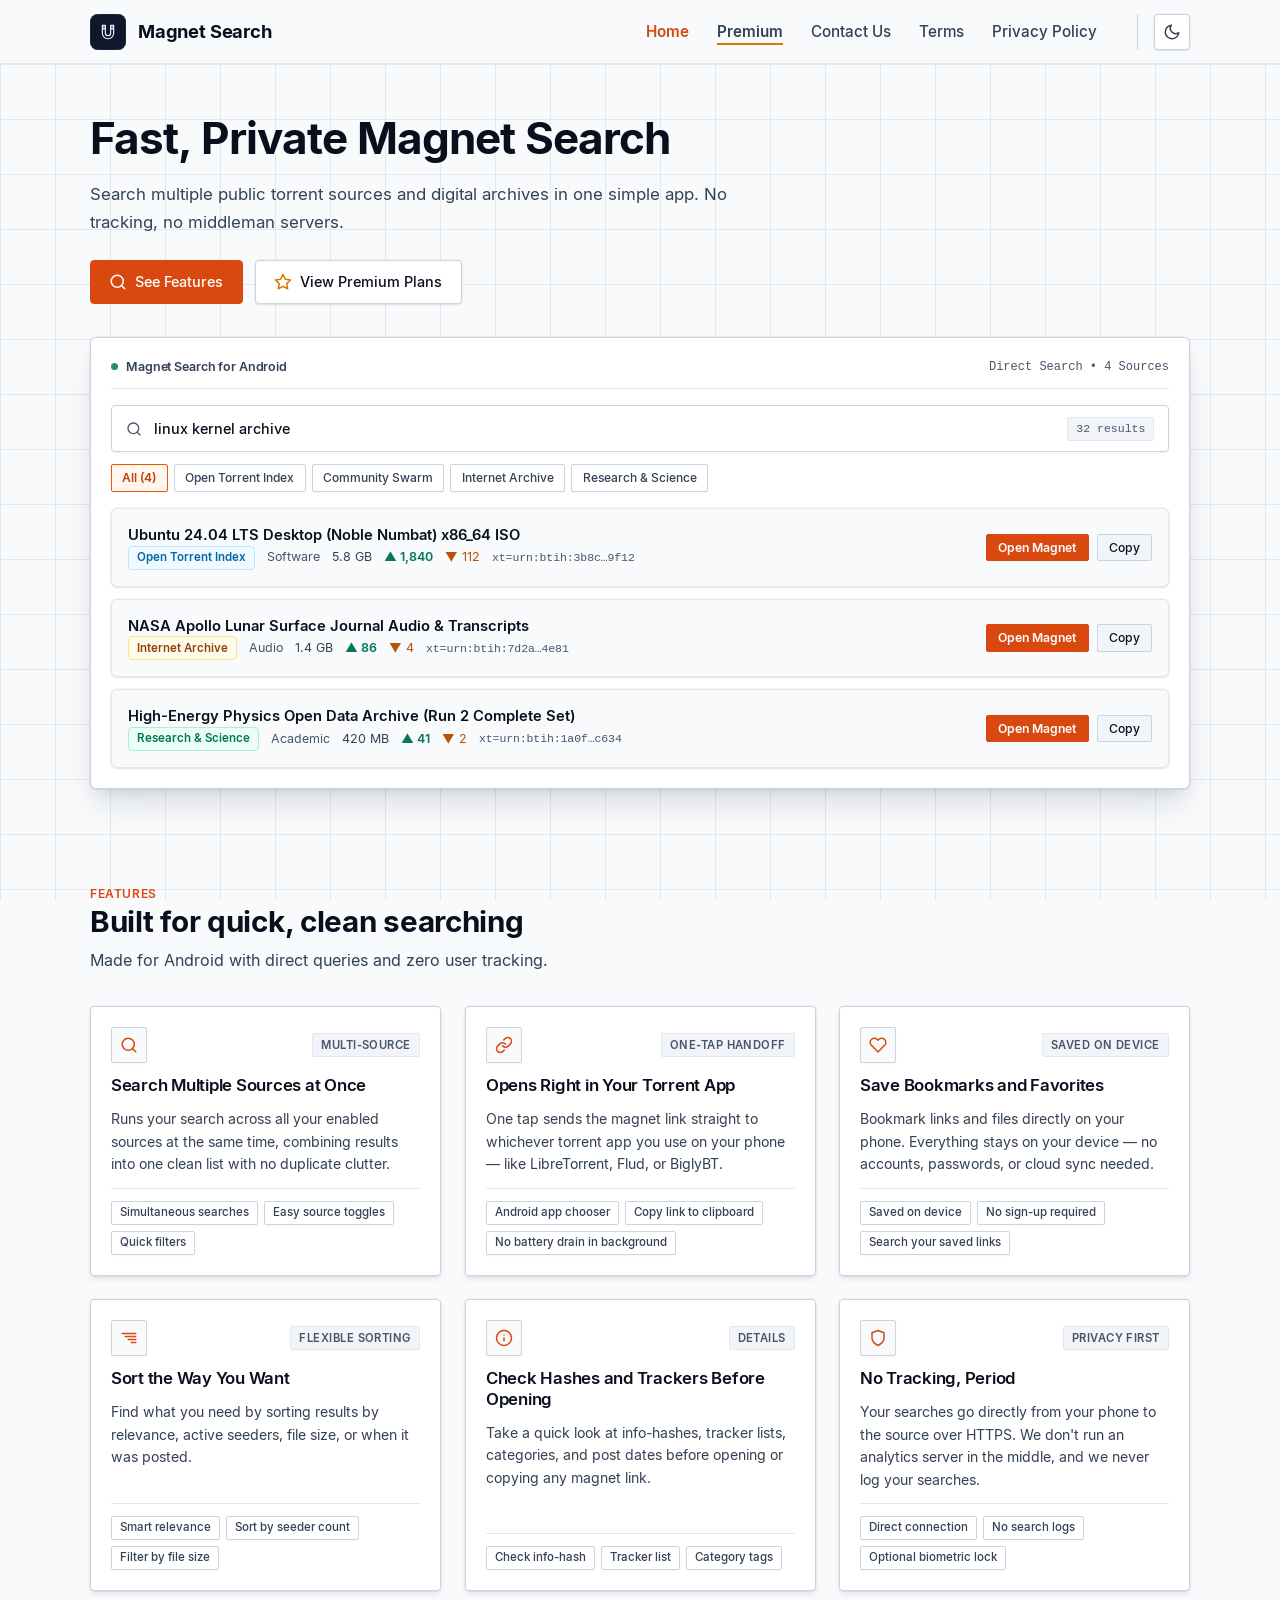
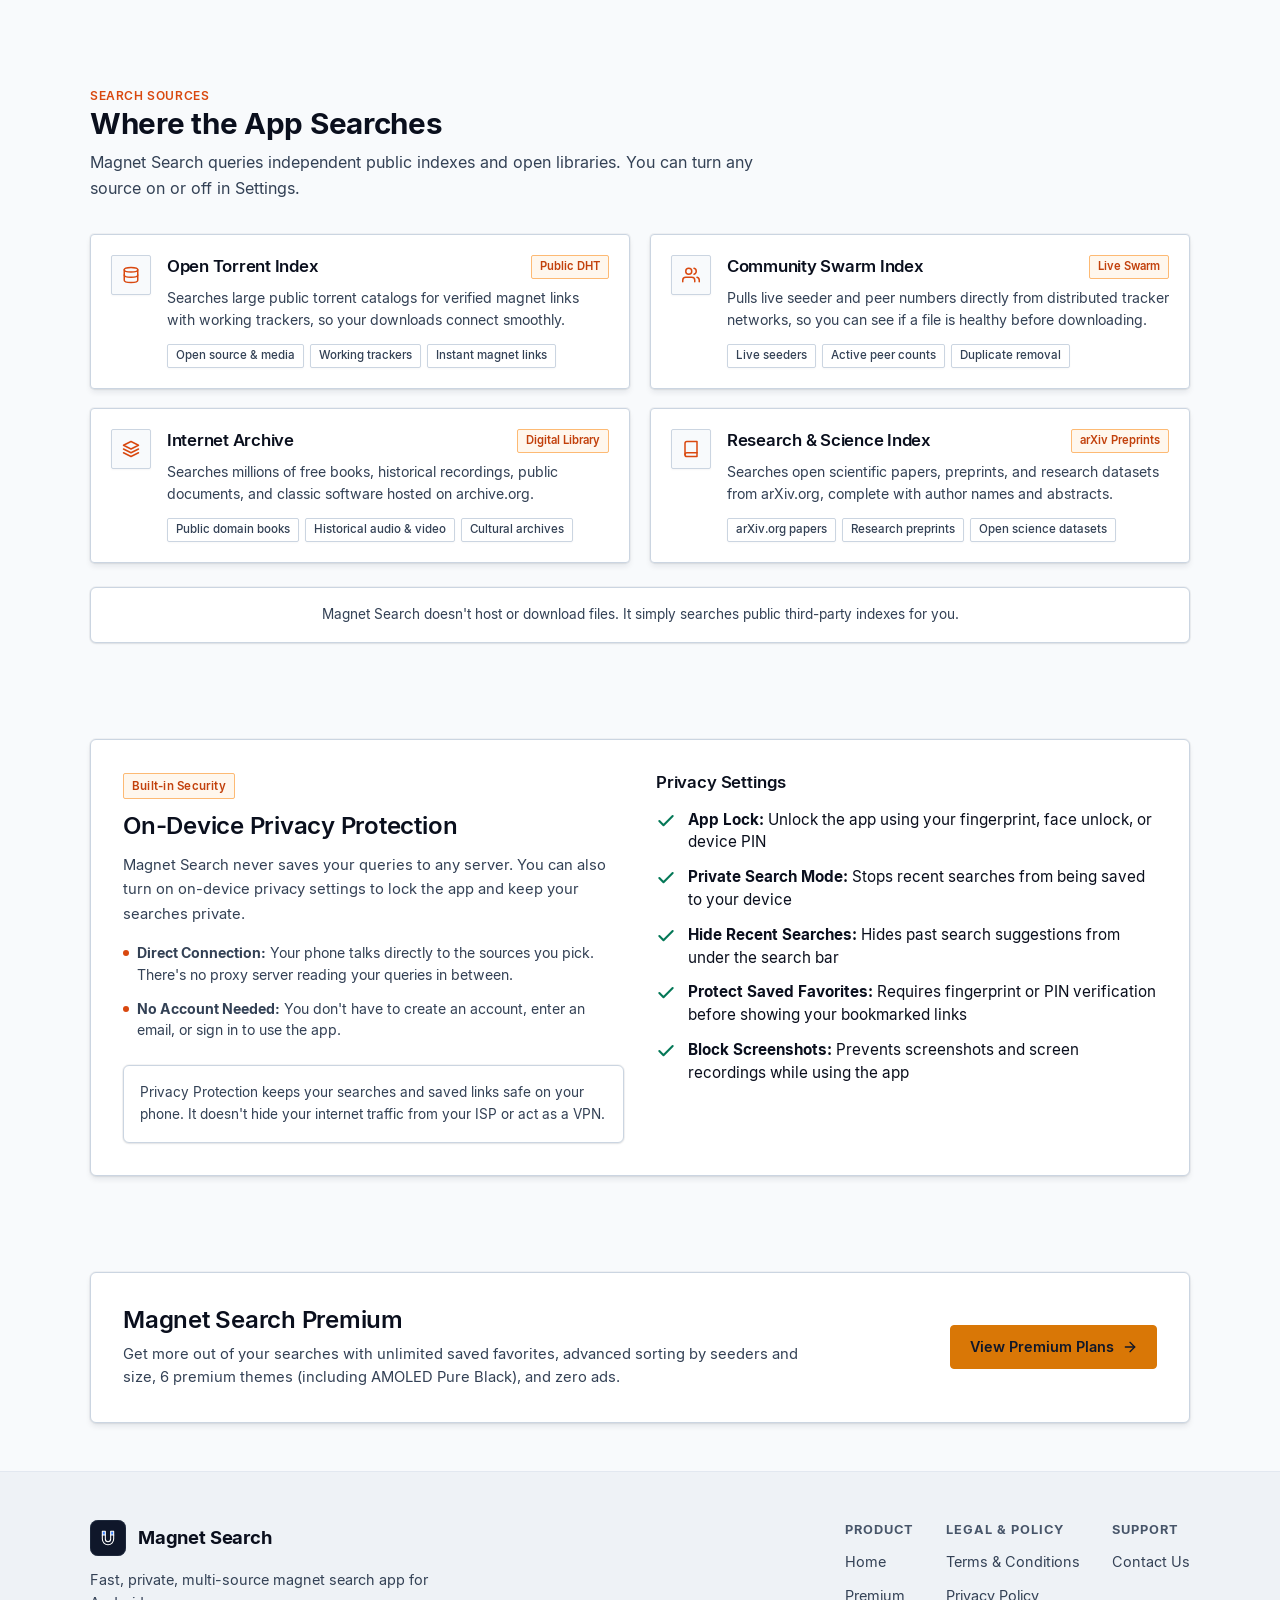
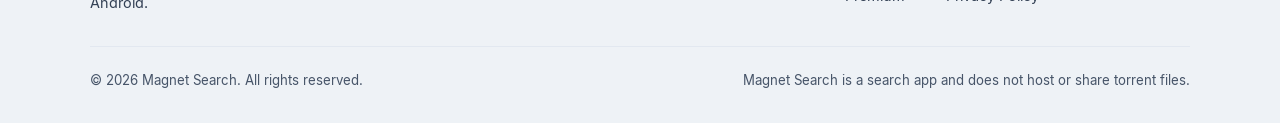
==== index.html @ 62cd479e "Mobile polish, native Topic select, smoother scroll and motion" ====
<!DOCTYPE html>
<html lang="en">
<head>
  <meta charset="UTF-8">
  <meta name="viewport" content="width=device-width, initial-scale=1.0">
  <title>Magnet Search — Fast, Private Multi-Source Magnet Search for Android</title>
  <meta name="description" content="Fast, private multi-source magnet search and discovery utility for Android. Search public indexes and open digital archives from a unified interface with zero server tracking.">
  <link rel="icon" type="image/svg+xml" href="assets/brand/favicon.svg">
  
  <link rel="stylesheet" href="css/tokens.css?v=36">
  <link rel="stylesheet" href="css/base.css?v=36">
  <link rel="stylesheet" href="css/components.css?v=36">
  <link rel="stylesheet" href="css/pages.css?v=36">
  <meta name="theme-color" content="#08090A">
  <meta property="og:type" content="website">
  <meta property="og:site_name" content="Magnet Search">
  <meta property="og:title" content="Magnet Search — Fast, Private Multi-Source Magnet Search for Android">
  <meta property="og:description" content="Fast, private multi-source magnet search and discovery utility for Android. Search public indexes and open digital archives from a unified interface with zero server tracking.">
  <meta property="og:url" content="https://sruclabs.github.io/magnetsearch/">
  <meta name="twitter:card" content="summary">
  <meta name="twitter:title" content="Magnet Search — Fast, Private Multi-Source Magnet Search for Android">
  <meta name="twitter:description" content="Fast, private multi-source magnet search for Android. No tracking, no middleman servers.">
  <!-- TODO: add og:image + twitter:image (1200x630 PNG at assets/brand/og-cover.png) and apple-touch-icon (180x180 PNG) once exported -->
  <noscript><style>.reveal,.line-draw{opacity:1 !important;transform:none !important;}</style></noscript>
</head>
<body>
  <a class="skip-link" href="#main">Skip to content</a>
  <!-- Top Navigation -->
  <header class="site-header">
    <div class="container">
      <a href="./" class="brand" aria-label="Magnet Search Home">
        <img src="assets/brand/app-icon.svg" alt="Magnet Search icon" class="brand-icon" width="36" height="36">
        <span class="brand-text">Magnet Search</span>
      </a>

      <!-- Desktop Nav -->
      <nav aria-label="Main Navigation">
        <ul class="nav-menu">
          <li><a href="./" class="nav-link active">Home</a></li>
          <li><a href="premium/" class="nav-link nav-link-premium">Premium</a></li>
          <li><a href="contact/" class="nav-link">Contact Us</a></li>
          <li><a href="terms/" class="nav-link">Terms</a></li>
          <li><a href="privacy/" class="nav-link">Privacy Policy</a></li>
        </ul>
      </nav>

      <!-- Header Controls: Theme Switch & Mobile Menu Toggle -->
      <div class="header-actions">
        <button class="theme-toggle-btn" aria-label="Switch to light theme" title="Toggle theme">
          <!-- Sun Icon (shown in dark mode to switch to light) -->
          <svg class="theme-icon-dark" viewBox="0 0 24 24" fill="none" stroke="currentColor" stroke-width="2" stroke-linecap="round" stroke-linejoin="round">
            <circle cx="12" cy="12" r="5"></circle>
            <line x1="12" y1="1" x2="12" y2="3"></line>
            <line x1="12" y1="21" x2="12" y2="23"></line>
            <line x1="4.22" y1="4.22" x2="5.64" y2="5.64"></line>
            <line x1="18.36" y1="18.36" x2="19.78" y2="19.78"></line>
            <line x1="1" y1="12" x2="3" y2="12"></line>
            <line x1="21" y1="12" x2="23" y2="12"></line>
            <line x1="4.22" y1="19.78" x2="5.64" y2="18.36"></line>
            <line x1="18.36" y1="5.64" x2="19.78" y2="4.22"></line>
          </svg>
          <!-- Moon Icon (shown in light mode to switch to dark) -->
          <svg class="theme-icon-light" viewBox="0 0 24 24" fill="none" stroke="currentColor" stroke-width="2" stroke-linecap="round" stroke-linejoin="round">
            <path d="M21 12.79A9 9 0 1 1 11.21 3 7 7 0 0 0 21 12.79z"></path>
          </svg>
        </button>

        <!-- Mobile Nav Toggle -->
        <button class="mobile-nav-toggle" aria-expanded="false" aria-label="Open navigation menu">
          <svg xmlns="http://www.w3.org/2000/svg" viewBox="0 0 24 24" fill="none" stroke="currentColor" stroke-width="2" stroke-linecap="round" stroke-linejoin="round">
            <line x1="3" y1="12" x2="21" y2="12"></line>
            <line x1="3" y1="6" x2="21" y2="6"></line>
            <line x1="3" y1="18" x2="21" y2="18"></line>
          </svg>
        </button>
      </div>
    </div>
  </header>

  <!-- Mobile Drawer -->
  <div class="mobile-nav-drawer" aria-label="Mobile Navigation">
    <a href="./" class="nav-link active">Home</a>
    <a href="premium/" class="nav-link nav-link-premium">Premium</a>
    <a href="contact/" class="nav-link">Contact Us</a>
    <a href="terms/" class="nav-link">Terms</a>
    <a href="privacy/" class="nav-link">Privacy Policy</a>
  </div>

  <main id="main">
    <!-- Hero Section -->
    <section class="hero-section">
      <div class="container">
        <div class="hero-content">
          <h1 class="hero-title reveal">Fast, Private Magnet Search</h1>
          <p class="hero-subtitle reveal">
            Search multiple public torrent sources and digital archives in one simple app. No tracking, no middleman servers.
          </p>
          <div class="hero-actions reveal">
            <a href="#features" class="btn btn-primary">
              <svg width="18" height="18" viewBox="0 0 24 24" fill="none" stroke="currentColor" stroke-width="2" stroke-linecap="round" stroke-linejoin="round">
                <circle cx="11" cy="11" r="8"></circle>
                <line x1="21" y1="21" x2="16.65" y2="16.65"></line>
              </svg>
              See Features
            </a>
            <a href="premium/" class="btn btn-secondary">
              <svg width="18" height="18" viewBox="0 0 24 24" fill="none" stroke="var(--color-premium-gold)" stroke-width="2" stroke-linecap="round" stroke-linejoin="round">
                <polygon points="12 2 15.09 8.26 22 9.27 17 14.14 18.18 21.02 12 17.77 5.82 21.02 7 14.14 2 9.27 8.91 8.26 12 2"></polygon>
              </svg>
              View Premium Plans
            </a>
          </div>
        </div>

        <!-- UI Preview Element -->
        <div class="hero-preview center-block" aria-hidden="true">
          <div class="search-preview-header">
            <div class="preview-app-identity">
              <span class="preview-app-dot"></span>
              <span class="preview-app-name">Magnet Search for Android</span>
            </div>
            <div class="search-window-status">Direct Search &bull; 4 Sources</div>
          </div>

          <div class="search-bar-mock">
            <svg viewBox="0 0 24 24" fill="none" stroke="currentColor" stroke-width="2" stroke-linecap="round" stroke-linejoin="round">
              <circle cx="11" cy="11" r="8"></circle>
              <line x1="21" y1="21" x2="16.65" y2="16.65"></line>
            </svg>
            <span class="search-query-text">linux kernel archive</span>
            <span class="search-status-tag">32 results</span>
          </div>

          <div class="source-chips-mock">
            <span class="source-chip active">All (4)</span>
            <span class="source-chip">Open Torrent Index</span>
            <span class="source-chip">Community Swarm</span>
            <span class="source-chip">Internet Archive</span>
            <span class="source-chip">Research &amp; Science</span>
          </div>

          <div class="preview-results-list">
            <!-- Result 1: Open Torrent Index -->
            <div class="preview-result-item">
              <div class="result-main">
                <div class="result-title">Ubuntu 24.04 LTS Desktop (Noble Numbat) x86_64 ISO</div>
                <div class="result-meta">
                  <span class="meta-badge source-open">Open Torrent Index</span>
                  <span class="meta-category">Software</span>
                  <span class="meta-stat">5.8 GB</span>
                  <span class="meta-stat meta-seeds">▲ 1,840</span>
                  <span class="meta-stat meta-leech">▼ 112</span>
                  <span class="meta-hash code-val">xt=urn:btih:3b8c…9f12</span>
                </div>
              </div>
              <div class="result-actions">
                <span class="result-btn-mock primary">Open Magnet</span>
                <span class="result-btn-mock">Copy</span>
              </div>
            </div>

            <!-- Result 2: Internet Archive -->
            <div class="preview-result-item">
              <div class="result-main">
                <div class="result-title">NASA Apollo Lunar Surface Journal Audio &amp; Transcripts</div>
                <div class="result-meta">
                  <span class="meta-badge source-archive">Internet Archive</span>
                  <span class="meta-category">Audio</span>
                  <span class="meta-stat">1.4 GB</span>
                  <span class="meta-stat meta-seeds">▲ 86</span>
                  <span class="meta-stat meta-leech">▼ 4</span>
                  <span class="meta-hash code-val">xt=urn:btih:7d2a…4e81</span>
                </div>
              </div>
              <div class="result-actions">
                <span class="result-btn-mock primary">Open Magnet</span>
                <span class="result-btn-mock">Copy</span>
              </div>
            </div>

            <!-- Result 3: Research & Science -->
            <div class="preview-result-item">
              <div class="result-main">
                <div class="result-title">High-Energy Physics Open Data Archive (Run 2 Complete Set)</div>
                <div class="result-meta">
                  <span class="meta-badge source-arxiv">Research &amp; Science</span>
                  <span class="meta-category">Academic</span>
                  <span class="meta-stat">420 MB</span>
                  <span class="meta-stat meta-seeds">▲ 41</span>
                  <span class="meta-stat meta-leech">▼ 2</span>
                  <span class="meta-hash code-val">xt=urn:btih:1a0f…c634</span>
                </div>
              </div>
              <div class="result-actions">
                <span class="result-btn-mock primary">Open Magnet</span>
                <span class="result-btn-mock">Copy</span>
              </div>
            </div>
          </div>
        </div>
      </div>
    </section>

    <!-- Core Features Section -->
    <section id="features" class="section section-dark">
      <div class="container">
        <div class="section-header">
          <div class="section-tag">Features</div>
          <h2 class="section-title">Built for quick, clean searching</h2>
          <p>Made for Android with direct queries and zero user tracking.</p>
        </div>

        <div class="feature-grid">
          <div class="card feature-card reveal">
            <div class="feature-top-row">
              <div class="icon-box">
                <svg viewBox="0 0 24 24" fill="none" stroke="currentColor" stroke-width="2" stroke-linecap="round" stroke-linejoin="round">
                  <circle cx="11" cy="11" r="8"></circle>
                  <line x1="21" y1="21" x2="16.65" y2="16.65"></line>
                </svg>
              </div>
              <span class="feature-tag-badge">Multi-Source</span>
            </div>
            <h3>Search Multiple Sources at Once</h3>
            <p>Runs your search across all your enabled sources at the same time, combining results into one clean list with no duplicate clutter.</p>
            <div class="feature-specs">
              <span class="spec-chip">Simultaneous searches</span>
              <span class="spec-chip">Easy source toggles</span>
              <span class="spec-chip">Quick filters</span>
            </div>
          </div>

          <div class="card feature-card reveal">
            <div class="feature-top-row">
              <div class="icon-box">
                <svg viewBox="0 0 24 24" fill="none" stroke="currentColor" stroke-width="2" stroke-linecap="round" stroke-linejoin="round">
                  <path d="M10 13a5 5 0 0 0 7.54.54l3-3a5 5 0 0 0-7.07-7.07l-1.72 1.71"></path>
                  <path d="M14 11a5 5 0 0 0-7.54-.54l-3 3a5 5 0 0 0 7.07 7.07l1.71-1.71"></path>
                </svg>
              </div>
              <span class="feature-tag-badge">One-Tap Handoff</span>
            </div>
            <h3>Opens Right in Your Torrent App</h3>
            <p>One tap sends the magnet link straight to whichever torrent app you use on your phone — like LibreTorrent, Flud, or BiglyBT.</p>
            <div class="feature-specs">
              <span class="spec-chip">Android app chooser</span>
              <span class="spec-chip">Copy link to clipboard</span>
              <span class="spec-chip">No battery drain in background</span>
            </div>
          </div>

          <div class="card feature-card reveal">
            <div class="feature-top-row">
              <div class="icon-box">
                <svg viewBox="0 0 24 24" fill="none" stroke="currentColor" stroke-width="2" stroke-linecap="round" stroke-linejoin="round">
                  <path d="M20.84 4.61a5.5 5.5 0 0 0-7.78 0L12 5.67l-1.06-1.06a5.5 5.5 0 0 0-7.78 7.78l1.06 1.06L12 21.23l7.78-7.78 1.06-1.06a5.5 5.5 0 0 0 0-7.78z"></path>
                </svg>
              </div>
              <span class="feature-tag-badge">Saved on Device</span>
            </div>
            <h3>Save Bookmarks and Favorites</h3>
            <p>Bookmark links and files directly on your phone. Everything stays on your device — no accounts, passwords, or cloud sync needed.</p>
            <div class="feature-specs">
              <span class="spec-chip">Saved on device</span>
              <span class="spec-chip">No sign-up required</span>
              <span class="spec-chip">Search your saved links</span>
            </div>
          </div>

          <div class="card feature-card reveal">
            <div class="feature-top-row">
              <div class="icon-box">
                <svg viewBox="0 0 24 24" fill="none" stroke="currentColor" stroke-width="2" stroke-linecap="round" stroke-linejoin="round">
                  <line x1="21" y1="10" x2="7" y2="10"></line>
                  <line x1="21" y1="6" x2="3" y2="6"></line>
                  <line x1="21" y1="14" x2="11" y2="14"></line>
                  <line x1="21" y1="18" x2="15" y2="18"></line>
                </svg>
              </div>
              <span class="feature-tag-badge">Flexible Sorting</span>
            </div>
            <h3>Sort the Way You Want</h3>
            <p>Find what you need by sorting results by relevance, active seeders, file size, or when it was posted.</p>
            <div class="feature-specs">
              <span class="spec-chip">Smart relevance</span>
              <span class="spec-chip">Sort by seeder count</span>
              <span class="spec-chip">Filter by file size</span>
            </div>
          </div>

          <div class="card feature-card reveal">
            <div class="feature-top-row">
              <div class="icon-box">
                <svg viewBox="0 0 24 24" fill="none" stroke="currentColor" stroke-width="2" stroke-linecap="round" stroke-linejoin="round">
                  <circle cx="12" cy="12" r="10"></circle>
                  <line x1="12" y1="16" x2="12" y2="12"></line>
                  <line x1="12" y1="8" x2="12.01" y2="8"></line>
                </svg>
              </div>
              <span class="feature-tag-badge">Details</span>
            </div>
            <h3>Check Hashes and Trackers Before Opening</h3>
            <p>Take a quick look at info-hashes, tracker lists, categories, and post dates before opening or copying any magnet link.</p>
            <div class="feature-specs">
              <span class="spec-chip">Check info-hash</span>
              <span class="spec-chip">Tracker list</span>
              <span class="spec-chip">Category tags</span>
            </div>
          </div>

          <div class="card feature-card reveal">
            <div class="feature-top-row">
              <div class="icon-box">
                <svg viewBox="0 0 24 24" fill="none" stroke="currentColor" stroke-width="2" stroke-linecap="round" stroke-linejoin="round">
                  <path d="M12 22s8-4 8-10V5l-8-3-8 3v7c0 6 8 10 8 10z"></path>
                </svg>
              </div>
              <span class="feature-tag-badge">Privacy First</span>
            </div>
            <h3>No Tracking, Period</h3>
            <p>Your searches go directly from your phone to the source over HTTPS. We don't run an analytics server in the middle, and we never log your searches.</p>
            <div class="feature-specs">
              <span class="spec-chip">Direct connection</span>
              <span class="spec-chip">No search logs</span>
              <span class="spec-chip">Optional biometric lock</span>
            </div>
          </div>
        </div>
      </div>
    </section>

    <!-- Search Providers Section -->
    <section class="section">
      <div class="container">
        <div class="section-header">
          <div class="section-tag">Search Sources</div>
          <h2 class="section-title">Where the App Searches</h2>
          <p>Magnet Search queries independent public indexes and open libraries. You can turn any source on or off in Settings.</p>
        </div>

        <div class="sources-grid">
          <div class="card source-card reveal">
            <div class="icon-box">
              <svg viewBox="0 0 24 24" fill="none" stroke="currentColor" stroke-width="2" stroke-linecap="round" stroke-linejoin="round">
                <ellipse cx="12" cy="5" rx="9" ry="3"></ellipse>
                <path d="M21 12c0 1.66-4 3-9 3s-9-1.34-9-3"></path>
                <path d="M3 5v14c0 1.66 4 3 9 3s9-1.34 9-3V5"></path>
              </svg>
            </div>
            <div class="source-details">
              <div class="source-header-row">
                <h3>Open Torrent Index</h3>
                <span class="source-status-badge">Public DHT</span>
              </div>
              <p>Searches large public torrent catalogs for verified magnet links with working trackers, so your downloads connect smoothly.</p>
              <div class="source-capabilities">
                <span class="spec-chip">Open source &amp; media</span>
                <span class="spec-chip">Working trackers</span>
                <span class="spec-chip">Instant magnet links</span>
              </div>
            </div>
          </div>

          <div class="card source-card reveal">
            <div class="icon-box">
              <svg viewBox="0 0 24 24" fill="none" stroke="currentColor" stroke-width="2" stroke-linecap="round" stroke-linejoin="round">
                <path d="M17 21v-2a4 4 0 0 0-4-4H5a4 4 0 0 0-4 4v2"></path>
                <circle cx="9" cy="7" r="4"></circle>
                <path d="M23 21v-2a4 4 0 0 0-3-3.87"></path>
                <path d="M16 3.13a4 4 0 0 1 0 7.75"></path>
              </svg>
            </div>
            <div class="source-details">
              <div class="source-header-row">
                <h3>Community Swarm Index</h3>
                <span class="source-status-badge">Live Swarm</span>
              </div>
              <p>Pulls live seeder and peer numbers directly from distributed tracker networks, so you can see if a file is healthy before downloading.</p>
              <div class="source-capabilities">
                <span class="spec-chip">Live seeders</span>
                <span class="spec-chip">Active peer counts</span>
                <span class="spec-chip">Duplicate removal</span>
              </div>
            </div>
          </div>

          <div class="card source-card reveal">
            <div class="icon-box">
              <svg viewBox="0 0 24 24" fill="none" stroke="currentColor" stroke-width="2" stroke-linecap="round" stroke-linejoin="round">
                <polygon points="12 2 2 7 12 12 22 7 12 2"></polygon>
                <polyline points="2 17 12 22 22 17"></polyline>
                <polyline points="2 12 12 17 22 12"></polyline>
              </svg>
            </div>
            <div class="source-details">
              <div class="source-header-row">
                <h3>Internet Archive</h3>
                <span class="source-status-badge">Digital Library</span>
              </div>
              <p>Searches millions of free books, historical recordings, public documents, and classic software hosted on archive.org.</p>
              <div class="source-capabilities">
                <span class="spec-chip">Public domain books</span>
                <span class="spec-chip">Historical audio &amp; video</span>
                <span class="spec-chip">Cultural archives</span>
              </div>
            </div>
          </div>

          <div class="card source-card reveal">
            <div class="icon-box">
              <svg viewBox="0 0 24 24" fill="none" stroke="currentColor" stroke-width="2" stroke-linecap="round" stroke-linejoin="round">
                <path d="M4 19.5A2.5 2.5 0 0 1 6.5 17H20"></path>
                <path d="M6.5 2H20v20H6.5A2.5 2.5 0 0 1 4 19.5v-15A2.5 2.5 0 0 1 6.5 2z"></path>
              </svg>
            </div>
            <div class="source-details">
              <div class="source-header-row">
                <h3>Research &amp; Science Index</h3>
                <span class="source-status-badge">arXiv Preprints</span>
              </div>
              <p>Searches open scientific papers, preprints, and research datasets from arXiv.org, complete with author names and abstracts.</p>
              <div class="source-capabilities">
                <span class="spec-chip">arXiv.org papers</span>
                <span class="spec-chip">Research preprints</span>
                <span class="spec-chip">Open science datasets</span>
              </div>
            </div>
          </div>
        </div>

        <div class="disclaimer-card disclaimer-center">
          Magnet Search doesn't host or download files. It simply searches public third-party indexes for you.
        </div>
      </div>
    </section>

    <!-- Privacy Protection Overview -->
    <section class="section section-dark">
      <div class="container">
        <div class="callout-box">
          <div class="callout-content">
            <span class="badge badge-blue title-push">Built-in Security</span>
            <h2>On-Device Privacy Protection</h2>
            <p>
              Magnet Search never saves your queries to any server. You can also turn on on-device privacy settings to lock the app and keep your searches private.
            </p>
            <div class="privacy-specs-list">
              <div class="privacy-spec-item">
                <span class="spec-dot"></span>
                <span><strong>Direct Connection:</strong> Your phone talks directly to the sources you pick. There's no proxy server reading your queries in between.</span>
              </div>
              <div class="privacy-spec-item">
                <span class="spec-dot"></span>
                <span><strong>No Account Needed:</strong> You don't have to create an account, enter an email, or sign in to use the app.</span>
              </div>
            </div>
            <div class="disclaimer-card disclaimer-tight">
              Privacy Protection keeps your searches and saved links safe on your phone. It doesn't hide your internet traffic from your ISP or act as a VPN.
            </div>
          </div>
          <div class="callout-controls">
            <h3 class="controls-heading">Privacy Settings</h3>
            <ul class="privacy-checklist">
              <li class="checklist-item">
                <svg viewBox="0 0 24 24" fill="none" stroke="currentColor" stroke-width="2.5" stroke-linecap="round" stroke-linejoin="round">
                  <polyline points="20 6 9 17 4 12"></polyline>
                </svg>
                <div>
                  <strong>App Lock:</strong>
                  <span>Unlock the app using your fingerprint, face unlock, or device PIN</span>
                </div>
              </li>
              <li class="checklist-item">
                <svg viewBox="0 0 24 24" fill="none" stroke="currentColor" stroke-width="2.5" stroke-linecap="round" stroke-linejoin="round">
                  <polyline points="20 6 9 17 4 12"></polyline>
                </svg>
                <div>
                  <strong>Private Search Mode:</strong>
                  <span>Stops recent searches from being saved to your device</span>
                </div>
              </li>
              <li class="checklist-item">
                <svg viewBox="0 0 24 24" fill="none" stroke="currentColor" stroke-width="2.5" stroke-linecap="round" stroke-linejoin="round">
                  <polyline points="20 6 9 17 4 12"></polyline>
                </svg>
                <div>
                  <strong>Hide Recent Searches:</strong>
                  <span>Hides past search suggestions from under the search bar</span>
                </div>
              </li>
              <li class="checklist-item">
                <svg viewBox="0 0 24 24" fill="none" stroke="currentColor" stroke-width="2.5" stroke-linecap="round" stroke-linejoin="round">
                  <polyline points="20 6 9 17 4 12"></polyline>
                </svg>
                <div>
                  <strong>Protect Saved Favorites:</strong>
                  <span>Requires fingerprint or PIN verification before showing your bookmarked links</span>
                </div>
              </li>
              <li class="checklist-item">
                <svg viewBox="0 0 24 24" fill="none" stroke="currentColor" stroke-width="2.5" stroke-linecap="round" stroke-linejoin="round">
                  <polyline points="20 6 9 17 4 12"></polyline>
                </svg>
                <div>
                  <strong>Block Screenshots:</strong>
                  <span>Prevents screenshots and screen recordings while using the app</span>
                </div>
              </li>
            </ul>
          </div>
        </div>
      </div>
    </section>

    <!-- Premium Banner Teaser -->
    <section class="section">
      <div class="container">
        <div class="card card-gold premium-home-teaser">
          <div class="teaser-content">
            <h2>Magnet Search Premium</h2>
            <p>
              Get more out of your searches with unlimited saved favorites, advanced sorting by seeders and size, 6 premium themes (including AMOLED Pure Black), and zero ads.
            </p>
          </div>
          <div class="teaser-action">
            <a href="premium/" class="btn btn-gold">
              View Premium Plans
              <svg width="16" height="16" viewBox="0 0 24 24" fill="none" stroke="currentColor" stroke-width="2" stroke-linecap="round" stroke-linejoin="round">
                <line x1="5" y1="12" x2="19" y2="12"></line>
                <polyline points="12 5 19 12 12 19"></polyline>
              </svg>
            </a>
          </div>
        </div>
      </div>
    </section>
  </main>

  <!-- Footer -->
  <footer class="site-footer">
    <div class="container">
      <div class="footer-top">
        <div class="footer-brand">
          <a href="./" class="brand">
            <img src="assets/brand/app-icon.svg" alt="Magnet Search" class="brand-icon" width="32" height="32">
            <span class="brand-text">Magnet Search</span>
          </a>
          <p>Fast, private, multi-source magnet search app for Android.</p>
        </div>

        <div class="footer-nav">
          <div class="footer-col">
            <span class="footer-col-title">Product</span>
            <a href="./" class="footer-link">Home</a>
            <a href="premium/" class="footer-link">Premium</a>
          </div>
          <div class="footer-col">
            <span class="footer-col-title">Legal &amp; Policy</span>
            <a href="terms/" class="footer-link">Terms &amp; Conditions</a>
            <a href="privacy/" class="footer-link">Privacy Policy</a>
          </div>
          <div class="footer-col">
            <span class="footer-col-title">Support</span>
            <a href="contact/" class="footer-link">Contact Us</a>
          </div>
        </div>
      </div>

      <div class="footer-bottom">
        <div>&copy; 2026 Magnet Search. All rights reserved.</div>
        <div>Magnet Search is a search app and does not host or share torrent files.</div>
      </div>
    </div>
  </footer>

  <button class="to-top-btn" type="button" aria-label="Back to top" title="Back to top">
    <svg viewBox="0 0 24 24" fill="none" stroke="currentColor" stroke-width="2" stroke-linecap="round" stroke-linejoin="round" aria-hidden="true">
      <line x1="12" y1="19" x2="12" y2="5"></line>
      <polyline points="5 12 12 5 19 12"></polyline>
    </svg>
  </button>

  <script src="js/main.js?v=7"></script>
</body>
</html>
---- css/tokens.css ----
/* Design tokens derived directly from Android app theme:
 * Color.kt, AppThemes.kt, and Material Design 3 specs
 */

/*
 * Inter Font Family
 * Copyright (c) 2016-2024 The Inter Project Authors (https://github.com/rsms/inter)
 * Licensed under the SIL Open Font License, Version 1.1 (https://openfontlicense.org)
 * See /assets/fonts/LICENSE.txt for full terms.
 */
@font-face {
  font-family: 'Inter';
  src: url('../assets/fonts/inter_regular.ttf') format('truetype');
  font-weight: 400;
  font-style: normal;
  font-display: swap;
}

@font-face {
  font-family: 'Inter';
  src: url('../assets/fonts/inter_medium.ttf') format('truetype');
  font-weight: 500;
  font-style: normal;
  font-display: swap;
}

@font-face {
  font-family: 'Inter';
  src: url('../assets/fonts/inter_semibold.ttf') format('truetype');
  font-weight: 600;
  font-style: normal;
  font-display: swap;
}

@font-face {
  font-family: 'Inter';
  src: url('../assets/fonts/inter_bold.ttf') format('truetype');
  font-weight: 700;
  font-style: normal;
  font-display: swap;
}

@font-face {
  font-family: 'Inter';
  src: url('../assets/fonts/inter_extra_bold.ttf') format('truetype');
  font-weight: 800;
  font-style: normal;
  font-display: swap;
}

:root {
  /* Core Brand Colors & Accents */
  --color-primary: #5E6AD2;
  --color-primary-variant: #4B55AC;
  /* Bright indigo for text/icons on dark surfaces (10:1 on base).
     Buttons keep --color-primary so white text stays at 4.7:1. */
  --color-primary-bright: #A5B4FC;
  --color-accent-cyan: #828FFF;
  --color-accent: #5E6AD2;
  --color-accent-hover: #828FFF;
  --color-seed-green: #10B981;
  --color-leech-orange: #F59E0B;

  /* Surfaces & Foundation (Reference Dark Palette: #08090A Background, #111214 Surface) */
  --color-bg-base: #08090A;
  --color-bg-dark: #0D0E10;
  --color-surface-card: #141619;
  --color-surface-elevated: #181A1D;
  --color-surface-variant: #202226;

  /* Structural Dividers & Precision Borders (rgba(255,255,255,0.14)) */
  --color-border: rgba(255, 255, 255, 0.14);
  --color-border-subtle: rgba(255, 255, 255, 0.08);
  --color-border-focus: #828FFF;

  /* Architectural Grid Lines (Clean and subtle on #08090A, 55px size) */
  --grid-line: rgba(255, 255, 255, 0.07);
  --grid-line-glow: rgba(94, 106, 210, 0.08);
  --grid-size: 55px;
  --font-family-mono: ui-monospace, SFMono-Regular, "Roboto Mono", Menlo, Monaco, Consolas, monospace;

  /* Typography (Reference: #F5F5F5 Primary Text, #8A8F98 Secondary Text) */
  --font-family-base: 'Inter', -apple-system, BlinkMacSystemFont, 'Segoe UI', Roboto, Helvetica, Arial, sans-serif;
  --color-text-primary: #F5F5F5;
  --color-text-secondary: #8A8F98;
  --color-text-muted: #7A818C;
  --color-text-placeholder: #8A8F98;

  /* Premium Gold Suite */
  --color-premium-gold: #FFB300;
  --color-premium-gold-dark: #D97706;
  --color-premium-gold-text: #FBBF24;
  --color-premium-gold-container: rgba(255, 179, 0, 0.10);
  --color-premium-gold-border: rgba(255, 179, 0, 0.35);
  --color-premium-gold-glow: rgba(255, 179, 0, 0.14);

  /* Spacing Scale */
  --space-2: 0.125rem; /* 2px */
  --space-4: 0.25rem;  /* 4px */
  --space-8: 0.5rem;   /* 8px */
  --space-12: 0.75rem; /* 12px */
  --space-16: 1rem;    /* 16px */
  --space-20: 1.25rem; /* 20px */
  --space-24: 1.5rem;  /* 24px */
  --space-32: 2rem;    /* 32px */
  --space-40: 2.5rem;  /* 40px */
  --space-48: 3rem;    /* 48px */
  --space-64: 4rem;    /* 64px */
  --space-80: 5rem;    /* 80px */

  /* Radii (Purpose-driven, restrained: no inflated toy-like rounding) */
  --radius-xs: 2px;
  --radius-sm: 4px;
  --radius-md: 6px;
  --radius-lg: 8px;
  --radius-xl: 12px;
  --radius-full: 9999px;

  /* Transitions */
  --transition-fast: 140ms ease-out;
  --transition-normal: 200ms ease-out;
  --transition-slow: 300ms ease-out;

  /* Shadows & Elevation (Dark mode: crisp ambient depth) */
  --shadow-sm: 0 1px 2px 0 rgba(0, 0, 0, 0.35);
  --shadow-card: 0 4px 16px -2px rgba(0, 0, 0, 0.45), 0 2px 6px -1px rgba(0, 0, 0, 0.3);
  --shadow-card-hover: 0 10px 25px -4px rgba(0, 0, 0, 0.55), 0 4px 10px -2px rgba(0, 0, 0, 0.35);
  --shadow-window: 0 16px 36px -6px rgba(0, 0, 0, 0.65), 0 6px 14px -3px rgba(0, 0, 0, 0.4);

  /* Layout */
  --max-width-content: 1140px;
  --max-width-narrow: 820px;
  --nav-height: 64px;

  /* Solid box and surface backgrounds (zero bleed-through from background grid) */
  --color-header-bg: rgba(8, 9, 10, 0.95);
  --color-section-dark-bg: transparent;
  --color-disclaimer-bg: #111214;
  --color-result-item-bg: #111214;
}

/* ==========================================================================
   Clean Light Theme
   Crisp architectural background, fine slate borders, and subtle Bitnomial-inspired
   warm orange accents (#E65100 / #F97316).
   Dark theme stays completely untouched when data-theme is "dark" or unspecified.
   ========================================================================== */
[data-theme="light"] {
  /* Core Brand Colors (Crisp, high-visibility Bitnomial warm orange accents) */
  --color-primary: #D9480F;
  --color-primary-variant: #BF360C;
  /* Alias: light theme keeps its existing accent everywhere bright is used,
     so this pass changes dark mode only. */
  --color-primary-bright: var(--color-primary);
  --color-accent-cyan: #EA580C;
  --color-seed-green: #047857;
  --color-leech-orange: #B45309;

  /* Surfaces & Foundation (Defined, crisp layers for strong separation) */
  --color-bg-base: #F8FAFC;
  --color-bg-dark: #EEF2F6;
  --color-surface-card: #FFFFFF;
  --color-surface-elevated: #F1F5F9;
  --color-surface-variant: #E2E8F0;

  /* Structural Dividers & Precision Borders (Sharp, highly visible edges) */
  --color-border: #CBD5E1;
  --color-border-subtle: #E2E8F0;
  --color-border-focus: #D9480F;

  /* Architectural Grid Lines (Exact light graph box pattern, 55px size) */
  --grid-line: #E2E8F0;
  --grid-line-glow: rgba(217, 72, 15, 0.08);
  --grid-size: 55px;

  /* Typography (Deep, high-contrast, comfortable legibility) */
  --color-text-primary: #0A0F1D;
  --color-text-secondary: #334155;
  --color-text-muted: #475569;
  --color-text-placeholder: #64748B;

  /* Premium Gold Suite (Preserved intact for Premium branding, crisp contrast) */
  --color-premium-gold: #D97706;
  --color-premium-gold-dark: #92400E;
  --color-premium-gold-text: #92400E;
  --color-premium-gold-container: rgba(245, 158, 11, 0.14);
  --color-premium-gold-border: rgba(217, 119, 6, 0.45);
  --color-premium-gold-glow: rgba(217, 119, 6, 0.16);

  /* Shadows & Elevation (Light mode: high-visibility architectural separation from grid) */
  --shadow-sm: 0 1px 2px 0 rgba(15, 23, 42, 0.08), 0 0 0 1px rgba(15, 23, 42, 0.04);
  --shadow-card: 0 4px 6px -1px rgba(15, 23, 42, 0.09), 0 2px 4px -2px rgba(15, 23, 42, 0.06), 0 0 0 1px rgba(15, 23, 42, 0.04);
  --shadow-card-hover: 0 12px 20px -3px rgba(15, 23, 42, 0.12), 0 4px 6px -2px rgba(15, 23, 42, 0.08), 0 0 0 1px rgba(15, 23, 42, 0.06);
  --shadow-window: 0 20px 30px -6px rgba(15, 23, 42, 0.12), 0 8px 12px -4px rgba(15, 23, 42, 0.07), 0 0 0 1px rgba(15, 23, 42, 0.05);

  /* Header surface transparency */
  --color-header-bg: rgba(248, 250, 252, 0.95);
  --color-section-dark-bg: transparent;
  --color-disclaimer-bg: #EEF2F6;
  --color-result-item-bg: #FFFFFF;
}
---- css/base.css ----
/* Base reset, typography, containers, and global elements */

*, *::before, *::after {
  box-sizing: border-box;
  margin: 0;
  padding: 0;
}

html {
  font-family: var(--font-family-base);
  font-size: 16px;
  line-height: 1.5;
  color-scheme: dark;
  background-color: var(--color-bg-base);
  color: var(--color-text-primary);
  scroll-behavior: smooth;
  /* Offset every in-page anchor landing (#features, #main, #billing-note, …)
     below the sticky header, plus breathing room. */
  scroll-padding-top: calc(var(--nav-height, 64px) + var(--space-16));
  -webkit-font-smoothing: antialiased;
  -moz-osx-font-smoothing: grayscale;
}

html[data-theme="light"] {
  color-scheme: light;
}

body {
  min-height: 100vh;
  display: flex;
  flex-direction: column;
  background-color: var(--color-bg-base);
  background-image: 
    linear-gradient(to right, var(--grid-line) 1px, transparent 1px),
    linear-gradient(to bottom, var(--grid-line) 1px, transparent 1px);
  background-size: var(--grid-size, 55px) var(--grid-size, 55px);
  background-position: 0 var(--nav-height, 64px);
  background-repeat: repeat;
  background-attachment: fixed;
  color: var(--color-text-primary);
  overflow-x: hidden;
}

/* Exclude background grid on Privacy Policy and Terms pages */
body.page-legal {
  background-image: none !important;
}

img, svg {
  display: block;
  max-width: 100%;
}

a {
  color: var(--color-primary-bright);
  text-decoration: none;
  transition: color var(--transition-fast);
}

a:hover {
  color: var(--color-accent-cyan);
}

::selection {
  background-color: rgba(94, 106, 210, 0.4);
  color: #FFFFFF;
}

a:focus-visible,
button:focus-visible,
input:focus-visible {
  outline: 2px solid var(--color-border-focus);
  outline-offset: 3px;
}

/* Typography Hierarchy */
h1, h2, h3, h4, h5, h6 {
  color: var(--color-text-primary);
  font-weight: 700;
  line-height: 1.25;
  letter-spacing: -0.015em;
}

h1 {
  font-size: clamp(1.85rem, 3.2vw, 2.75rem);
  font-weight: 700;
  line-height: 1.2;
}

h2 {
  font-size: clamp(1.35rem, 2.2vw, 1.75rem);
  font-weight: 600;
  letter-spacing: -0.01em;
}

h3 {
  font-size: 1.1rem;
  font-weight: 600;
}

p {
  color: var(--color-text-secondary);
  line-height: 1.6;
}

.lead {
  font-size: 1.05rem;
  color: var(--color-text-secondary);
  line-height: 1.65;
}

/* Containers */
.container {
  width: 100%;
  max-width: var(--max-width-content);
  margin-left: auto;
  margin-right: auto;
  padding-left: var(--space-20);
  padding-right: var(--space-20);
}

@media (max-width: 480px) {
  .container {
    padding-left: var(--space-16);
    padding-right: var(--space-16);
  }
}

.container-narrow {
  max-width: var(--max-width-narrow);
}

/* Guardrail: Constrained standalone blocks default to centered margins */
.center-block,
[data-center="true"] {
  margin-left: auto;
  margin-right: auto;
}

/* Technical Monospace & Tag Utilities */
.mono-font,
.code-val {
  font-family: var(--font-family-mono);
  letter-spacing: -0.01em;
}

/* Background Architectural Grid Lines (Structural and clean) */
.background-grid {
  background-image: 
    linear-gradient(to right, var(--grid-line) 1px, transparent 1px),
    linear-gradient(to bottom, var(--grid-line) 1px, transparent 1px);
  background-size: var(--grid-size, 55px) var(--grid-size, 55px);
  background-position: 0 var(--nav-height, 64px);
  background-repeat: repeat;
  background-attachment: fixed;
}

/* Scroll Reveal States */
.reveal {
  opacity: 0;
  transform: translateY(16px);
  transition: opacity 0.7s cubic-bezier(0.16, 1, 0.3, 1), transform 0.7s cubic-bezier(0.16, 1, 0.3, 1);
  transition-delay: var(--reveal-delay, 0ms);
  will-change: opacity, transform;
}

.reveal.active {
  opacity: 1;
  transform: translateY(0);
}

/* In-page targets land below the sticky header with breathing room. */
#main,
#features,
#premium-features,
#billing-note {
  scroll-margin-top: calc(var(--nav-height, 64px) + var(--space-16));
}

/* Soft page entry: ends in the exact same place, so no layout shift. */
main {
  animation: page-in 0.5s cubic-bezier(0.16, 1, 0.3, 1);
}

@keyframes page-in {
  from {
    opacity: 0;
    transform: translateY(6px);
  }
  to {
    opacity: 1;
    transform: translateY(0);
  }
}

/* Progressive Line Draw (Disabled to maintain seamless background grid) */
.line-draw {
  position: relative;
}

.line-draw::after {
  display: none;
}

/* Buttons (Functional, disciplined, clear hierarchy) */
.btn {
  display: inline-flex;
  align-items: center;
  justify-content: center;
  gap: var(--space-8);
  padding: 0.65rem 1.15rem;
  font-size: 0.9rem;
  font-weight: 500;
  border-radius: var(--radius-sm);
  border: 1px solid transparent;
  cursor: pointer;
  transition: background-color var(--transition-fast), border-color var(--transition-fast), color var(--transition-fast), transform 200ms cubic-bezier(0.16, 1, 0.3, 1), box-shadow var(--transition-fast);
  white-space: nowrap;
  user-select: none;
}

.btn:hover {
  transform: translateY(-1px);
}

.btn:active {
  transform: translateY(0);
}

.btn-primary {
  background-color: var(--color-primary);
  border-color: var(--color-primary);
  color: #FFFFFF;
}

.btn-primary:hover {
  background-color: var(--color-primary-variant);
  border-color: var(--color-primary-variant);
  color: #FFFFFF;
}

.btn-secondary {
  background-color: var(--color-surface-card);
  border-color: var(--color-border);
  color: var(--color-text-primary);
  box-shadow: var(--shadow-sm);
}

.btn-secondary:hover {
  background-color: var(--color-surface-elevated);
  border-color: var(--color-border-focus);
  color: var(--color-text-primary);
  box-shadow: var(--shadow-card);
}

.btn-gold {
  background-color: var(--color-premium-gold);
  border-color: var(--color-premium-gold);
  color: #0F172A;
  font-weight: 600;
}

.btn-gold:hover {
  background-color: #FFA000;
  border-color: #FFA000;
  color: #07090E;
}

/* Badges & Status Indicators */
.badge {
  display: inline-flex;
  align-items: center;
  gap: 5px;
  padding: 0.2rem 0.5rem;
  font-size: 0.72rem;
  font-weight: 600;
  letter-spacing: 0.02em;
  border-radius: var(--radius-xs);
}

.badge-blue {
  background: rgba(94, 106, 210, 0.14);
  color: var(--color-primary-bright);
  border: 1px solid rgba(94, 106, 210, 0.28);
}

.badge-gold {
  background: var(--color-premium-gold-container);
  color: var(--color-premium-gold-text);
  border: 1px solid var(--color-premium-gold-border);
}

/* Accessibility */
.skip-link {
  position: absolute;
  left: var(--space-16);
  top: -100px;
  z-index: 200;
  padding: var(--space-8) var(--space-16);
  background-color: var(--color-surface-elevated);
  color: var(--color-text-primary);
  border: 1px solid var(--color-border-focus);
  border-radius: var(--radius-sm);
  font-weight: 600;
  font-size: 0.9rem;
  transition: top var(--transition-fast);
}

.skip-link:focus-visible {
  top: var(--space-12);
  outline: 2px solid var(--color-border-focus);
  outline-offset: 2px;
}

.sr-only {
  position: absolute;
  width: 1px;
  height: 1px;
  padding: 0;
  margin: -1px;
  overflow: hidden;
  clip: rect(0, 0, 0, 0);
  white-space: nowrap;
  border-width: 0;
}

@media (prefers-reduced-motion: reduce) {
  *, *::before, *::after {
    animation-duration: 0.01ms !important;
    animation-iteration-count: 1 !important;
    transition-duration: 0.01ms !important;
    scroll-behavior: auto !important;
  }
}
---- css/components.css ----
/* Navigation, Mobile Drawer, Cards, Accordion, Footer */

/* Site Header */
.site-header {
  position: sticky;
  top: 0;
  z-index: 100;
  height: var(--nav-height);
  background-color: var(--color-header-bg);
  backdrop-filter: blur(12px);
  -webkit-backdrop-filter: blur(12px);
  border-bottom: 1px solid var(--color-border-subtle);
  transition: background-color var(--transition-fast), border-color var(--transition-fast);
}

.site-header .container {
  height: 100%;
  display: flex;
  align-items: center;
  justify-content: space-between;
  gap: var(--space-20);
}

/* Brand Link */
.brand {
  display: flex;
  align-items: center;
  gap: var(--space-12);
  font-weight: 700;
  font-size: 1.15rem;
  color: var(--color-text-primary);
  text-decoration: none;
  flex-shrink: 0;
}

.brand-icon {
  width: 36px;
  height: 36px;
  border-radius: var(--radius-sm);
  flex-shrink: 0;
}

.brand-text {
  letter-spacing: -0.01em;
  min-width: 0;
  overflow: hidden;
  text-overflow: ellipsis;
  white-space: nowrap;
}

/* Desktop Navigation */
.site-header nav {
  margin-left: auto;
}

.nav-menu {
  display: flex;
  align-items: center;
  gap: var(--space-20);
  list-style: none;
}

.nav-link {
  font-size: 0.95rem;
  font-weight: 500;
  color: var(--color-text-secondary);
  padding: var(--space-8) var(--space-4);
  position: relative;
  transition: color var(--transition-fast);
}

.nav-link:hover {
  color: var(--color-text-primary);
}

.nav-link.active {
  color: var(--color-primary-bright);
  font-weight: 600;
}

.nav-link.nav-link-premium {
  color: var(--color-text-secondary);
  font-weight: 600;
  text-decoration: underline;
  text-decoration-color: var(--color-premium-gold);
  text-decoration-thickness: 2px;
  text-underline-offset: 6px;
}

.nav-link.nav-link-premium:hover {
  color: var(--color-text-primary);
}

.nav-link.nav-link-premium.active {
  color: var(--color-primary-bright);
}

/* Header Controls & Theme Toggle */
.header-actions {
  display: flex;
  align-items: center;
  gap: var(--space-12);
  flex-shrink: 0;
  margin-left: var(--space-16);
  padding-left: var(--space-16);
  border-left: 1px solid var(--color-border);
}

.theme-toggle-btn {
  display: inline-flex;
  align-items: center;
  justify-content: center;
  width: 36px;
  height: 36px;
  border-radius: var(--radius-sm);
  background-color: var(--color-surface-card);
  border: 1px solid var(--color-border);
  color: var(--color-text-secondary);
  cursor: pointer;
  box-shadow: var(--shadow-sm);
  transition: background-color var(--transition-fast), border-color var(--transition-fast), color var(--transition-fast), box-shadow var(--transition-fast);
}

.theme-toggle-btn:hover {
  background-color: var(--color-surface-elevated);
  color: var(--color-text-primary);
  border-color: var(--color-border-focus);
}

.theme-toggle-btn svg {
  width: 18px;
  height: 18px;
}

.theme-icon-light {
  display: none;
}

.theme-icon-dark {
  display: block;
}

[data-theme="light"] .theme-icon-light {
  display: block;
}

[data-theme="light"] .theme-icon-dark {
  display: none;
}

/* Mobile Toggle */
.mobile-nav-toggle {
  display: none;
  background-color: var(--color-surface-card);
  border: 1px solid var(--color-border);
  border-radius: var(--radius-sm);
  padding: var(--space-8);
  color: var(--color-text-primary);
  cursor: pointer;
  align-items: center;
  justify-content: center;
  box-shadow: var(--shadow-sm);
  transition: background-color var(--transition-fast), border-color var(--transition-fast);
}

.mobile-nav-toggle svg {
  width: 24px;
  height: 24px;
  stroke: currentColor;
  display: block;
}

/* Hamburger lines morphing smoothly into "X" */
.mobile-nav-toggle line {
  transform-origin: 12px 12px;
  transition: transform 0.26s cubic-bezier(0.16, 1, 0.3, 1),
              opacity 0.18s ease;
}

/* Middle line fades out */
.mobile-nav-toggle[aria-expanded="true"] line:nth-child(1) {
  opacity: 0;
  transform: scaleX(0.4);
}

/* Top line rotates +45deg */
.mobile-nav-toggle[aria-expanded="true"] line:nth-child(2) {
  transform: translateY(6px) rotate(45deg);
}

/* Bottom line rotates -45deg */
.mobile-nav-toggle[aria-expanded="true"] line:nth-child(3) {
  transform: translateY(-6px) rotate(-45deg);
}

/* Mobile Nav Drawer: Smooth Slide, Fade & Frosted Blur */
.mobile-nav-drawer {
  display: flex;
  position: fixed;
  top: var(--nav-height);
  left: 0;
  right: 0;
  bottom: 0;
  background-color: rgba(8, 9, 10, 0.88);
  backdrop-filter: blur(24px);
  -webkit-backdrop-filter: blur(24px);
  padding: var(--space-16) var(--space-20);
  z-index: 99;
  flex-direction: column;
  gap: 0;
  border-top: 1px solid var(--color-border-subtle);
  overflow-y: auto;
  opacity: 0;
  visibility: hidden;
  pointer-events: none;
  transform: translateY(-12px);
  transition: opacity 0.28s cubic-bezier(0.16, 1, 0.3, 1),
              transform 0.28s cubic-bezier(0.16, 1, 0.3, 1),
              visibility 0.28s;
  will-change: opacity, transform;
}

[data-theme="light"] .mobile-nav-drawer {
  background-color: rgba(248, 250, 252, 0.90);
}

.mobile-nav-drawer.open {
  opacity: 1;
  visibility: visible;
  pointer-events: auto;
  transform: translateY(0);
}

.mobile-nav-drawer .nav-link {
  display: flex;
  align-items: center;
  font-size: 1.15rem;
  padding: var(--space-16) 0;
  min-height: 54px;
  border-bottom: 1px solid var(--color-border-subtle);
  transition: color var(--transition-fast), padding-left var(--transition-fast);
}

.mobile-nav-drawer .nav-link:hover {
  padding-left: var(--space-4);
  color: var(--color-primary);
}

/* Cards & Surfaces */
.card {
  background-color: var(--color-surface-card);
  border: 1px solid var(--color-border-subtle);
  border-radius: var(--radius-sm);
  padding: var(--space-20);
  box-shadow: inset 0 1px 0 rgba(255, 255, 255, 0.04), var(--shadow-card);
  transition: border-color var(--transition-fast), background-color var(--transition-fast), box-shadow var(--transition-fast);
}

.card:hover {
  border-color: rgba(255, 255, 255, 0.16);
  box-shadow: var(--shadow-card-hover);
}

.card-elevated {
  background-color: var(--color-surface-elevated);
}

.card-gold {
  border-color: var(--color-premium-gold-border);
  background-color: var(--color-surface-card);
  position: relative;
}

.card-gold:hover {
  border-color: var(--color-premium-gold);
}

/* Icon Box */
.icon-box {
  width: 36px;
  height: 36px;
  border-radius: var(--radius-xs);
  display: inline-flex;
  align-items: center;
  justify-content: center;
  background-color: var(--color-surface-elevated);
  border: 1px solid var(--color-border-subtle);
  color: var(--color-accent-hover);
  flex-shrink: 0;
}

.icon-box svg {
  width: 18px;
  height: 18px;
}

.icon-box-gold {
  background-color: var(--color-premium-gold-container);
  border-color: var(--color-premium-gold-border);
  color: var(--color-premium-gold);
}

/* Footer */
.site-footer {
  margin-top: auto;
  border-top: 1px solid var(--color-border-subtle);
  background-color: var(--color-bg-dark);
  padding: var(--space-48) 0 var(--space-32);
}

.footer-top {
  display: flex;
  justify-content: space-between;
  align-items: flex-start;
  gap: var(--space-32);
  flex-wrap: wrap;
  padding-bottom: var(--space-32);
  border-bottom: 1px solid var(--color-border-subtle);
}

.footer-brand {
  max-width: 360px;
}

.footer-brand p {
  margin-top: var(--space-12);
  font-size: 0.9rem;
}

.footer-nav {
  display: flex;
  gap: var(--space-32);
  flex-wrap: wrap;
}

.footer-col {
  display: flex;
  flex-direction: column;
  gap: var(--space-12);
}

.footer-col-title {
  font-size: 0.8rem;
  font-weight: 700;
  text-transform: uppercase;
  letter-spacing: 0.08em;
  color: var(--color-text-muted);
}

.footer-link {
  font-size: 0.9rem;
  color: var(--color-text-secondary);
}

.footer-link:hover {
  color: var(--color-text-primary);
}

.footer-bottom {
  padding-top: var(--space-24);
  display: flex;
  justify-content: space-between;
  align-items: center;
  flex-wrap: wrap;
  gap: var(--space-16);
  font-size: 0.825rem;
  color: var(--color-text-muted);
}

/* Contact Form (fields live inside callout content on the contact page) */
.contact-form {
  display: flex;
  flex-direction: column;
  gap: var(--space-16);
}

.form-grid {
  display: grid;
  grid-template-columns: 1fr 1fr;
  gap: var(--space-16);
}

.form-field {
  display: flex;
  flex-direction: column;
  gap: var(--space-8);
  min-width: 0;
}

.form-field-full {
  grid-column: 1 / -1;
}

.form-field label {
  font-size: 0.85rem;
  font-weight: 600;
  color: var(--color-text-primary);
}

.form-field input,
.form-field select,
.form-field textarea {
  width: 100%;
  font: inherit;
  font-size: 0.92rem;
  color: var(--color-text-primary);
  background-color: var(--color-surface-elevated);
  border: 1px solid var(--color-border);
  border-radius: var(--radius-sm);
  padding: 0.65rem 0.85rem;
  caret-color: var(--color-border-focus);
  box-shadow: none;
  transition: border-color var(--transition-fast);
}

.form-field textarea {
  resize: vertical;
  min-height: 140px;
  line-height: 1.6;
}

.form-field input::placeholder,
.form-field textarea::placeholder {
  color: var(--color-text-placeholder);
  opacity: 0.85;
}

.form-field input:-webkit-autofill,
.form-field textarea:-webkit-autofill {
  -webkit-text-fill-color: var(--color-text-primary);
  caret-color: var(--color-text-primary);
  box-shadow: inset 0 0 0 3rem var(--color-surface-elevated);
}

.form-field input:hover,
.form-field select:hover,
.form-field textarea:hover {
  border-color: var(--color-border-focus);
}

.form-field input:focus-visible,
.form-field select:focus-visible,
.form-field textarea:focus-visible {
  outline: 2px solid var(--color-border-focus);
  outline-offset: 2px;
  border-color: var(--color-border-focus);
  box-shadow: none;
}

.form-actions {
  display: flex;
  align-items: center;
  gap: var(--space-12);
  flex-wrap: wrap;
  margin-top: var(--space-4);
}

.form-note {
  font-size: 0.82rem;
  color: var(--color-text-muted);
  line-height: 1.6;
}

.form-hint {
  display: flex;
  justify-content: flex-end;
  font-size: 0.78rem;
  color: var(--color-text-muted);
}

/* Mobile: stack Name/Email instead of squeezing two columns */
@media (max-width: 640px) {
  .form-grid {
    grid-template-columns: 1fr;
  }
}

.form-status {
  font-size: 0.88rem;
  line-height: 1.6;
  color: var(--color-text-secondary);
}

.form-status[data-state] {
  padding: var(--space-12) var(--space-16);
  border-radius: var(--radius-sm);
  border: 1px solid var(--color-border);
  background-color: var(--color-surface-elevated);
}

.form-status[data-state="success"] {
  color: var(--color-seed-green);
  border-color: rgba(16, 185, 129, 0.4);
  background-color: rgba(16, 185, 129, 0.1);
  font-weight: 600;
}

.form-status[data-state="error"] {
  color: var(--color-leech-orange);
  border-color: rgba(245, 158, 11, 0.4);
  background-color: rgba(245, 158, 11, 0.1);
  font-weight: 600;
}

.btn:disabled {
  opacity: 0.6;
  cursor: not-allowed;
}

/* Back to Top (hidden until scrolled; out of tab order while hidden) */
.to-top-btn {
  position: fixed;
  right: var(--space-20);
  bottom: var(--space-24);
  z-index: 90;
  width: 44px;
  height: 44px;
  display: inline-flex;
  align-items: center;
  justify-content: center;
  border-radius: var(--radius-full);
  background-color: var(--color-surface-card);
  border: 1px solid var(--color-border);
  color: var(--color-text-secondary);
  cursor: pointer;
  box-shadow: var(--shadow-card);
  opacity: 0;
  visibility: hidden;
  pointer-events: none;
  transform: translateY(12px);
  transition: opacity var(--transition-fast), transform var(--transition-fast), visibility var(--transition-fast), background-color var(--transition-fast), color var(--transition-fast), border-color var(--transition-fast);
}

.to-top-btn:hover {
  background-color: var(--color-surface-elevated);
  color: var(--color-text-primary);
  border-color: var(--color-border-focus);
}

.to-top-btn.show {
  opacity: 1;
  visibility: visible;
  pointer-events: auto;
  transform: translateY(0);
}

.to-top-btn svg {
  width: 20px;
  height: 20px;
}

/* Native select: appearance kept native for the picker itself;
   chevron + option colors only, so it matches the minimal inputs. */
.form-field select {
  appearance: none;
  -webkit-appearance: none;
  padding-right: 2.5rem;
  cursor: pointer;
  background-image: url("data:image/svg+xml,%3Csvg xmlns='http://www.w3.org/2000/svg' viewBox='0 0 24 24' fill='none' stroke='%238A8F98' stroke-width='2' stroke-linecap='round' stroke-linejoin='round'%3E%3Cpolyline points='6 9 12 15 18 9'/%3E%3C/svg%3E");
  background-repeat: no-repeat;
  background-position: right 0.85rem center;
  background-size: 16px;
}

.form-field select option {
  background-color: var(--color-surface-elevated);
  color: var(--color-text-primary);
}

/* Honeypot field: hidden from sighted users, present for spam bots */
.hp-field {
  position: absolute;
  width: 1px;
  height: 1px;
  padding: 0;
  margin: -1px;
  overflow: hidden;
  clip: rect(0, 0, 0, 0);
  white-space: nowrap;
  border: 0;
}

/* Responsive Navigation Breakpoint */
@media (max-width: 768px) {
  .site-header nav {
    display: none;
  }
  .nav-menu {
    display: none;
  }
  .header-actions {
    margin-left: auto;
    padding-left: 0;
    border-left: none;
  }
  .mobile-nav-toggle {
    display: flex;
  }
  .footer-top {
    flex-direction: column;
  }
}
---- css/pages.css ----
/* Page Layout Helpers (replacing one-off inline styles) */
.page-wrap {
  /* No top padding: the nested page-header already brings the 48px rhythm.
     (Keeps text pages starting identically to Privacy/Terms.) */
  padding-top: 0;
  padding-bottom: var(--space-64);
}

.page-header-compact {
  margin-bottom: var(--space-32);
}

.page-intro-wide {
  max-width: 760px;
  margin-bottom: var(--space-32);
}

.title-push {
  margin-bottom: var(--space-12);
}

.section-flush {
  padding-bottom: 0;
}

.section-tag-gold {
  color: var(--color-premium-gold);
}

.disclaimer-left {
  text-align: left;
  margin-bottom: var(--space-32);
}

.disclaimer-center {
  margin-top: var(--space-32);
  text-align: center;
}

.disclaimer-tight {
  margin-top: var(--space-20);
}

.section-closer {
  /* Standard 48px content-to-footer rhythm, matching section bottom padding
     used on Home/Premium/Contact/Sent. */
  margin-bottom: var(--space-48);
}

.billing-note {
  max-width: 720px;
  margin: var(--space-40) auto 0;
  text-align: left;
  /* Extra landing cushion beyond the global scroll-padding: this target is a
     small note, so give it room to read as a destination, not an edge. */
  scroll-margin-top: calc(var(--nav-height, 64px) + var(--space-32));
  transition: border-color var(--transition-fast), box-shadow var(--transition-fast);
}

/* Announce the benefits section when landed on via a plan button */
#premium-features:target .section-title {
  color: var(--color-premium-gold-text);
}

.confirm-card {
  max-width: 560px;
  text-align: center;
  margin-top: var(--space-48);
}

.confirm-icon {
  width: 56px;
  height: 56px;
  margin: 0 auto var(--space-16);
  color: var(--color-seed-green);
}

.confirm-icon svg {
  width: 28px;
  height: 28px;
}

.confirm-lead {
  margin-bottom: var(--space-24);
}

.actions-center {
  justify-content: center;
}

/* Contact form: wide card that fills laptop screens without going full-bleed.
   Uncapped on mobile (max-width only constrains large screens). */
.contact-form-wide {
  max-width: 920px;
  margin-left: auto;
  margin-right: auto;
  padding: var(--space-32);
}

@media (max-width: 640px) {
  .contact-form-wide {
    padding: var(--space-20);
  }
}

/* Note below the form: same 920px centered width so both cards align
   on desktop; on phones both go full-width, so no overflow. */
.contact-note-wide {
  max-width: 920px;
  margin-left: auto;
  margin-right: auto;
}

/* Visual-only form polish: no sizing/position changes. */
.contact-form-wide,
.contact-form-wide:hover {
  box-shadow: none;
}

.contact-form-wide:focus-within {
  border-color: var(--color-border-focus);
}

.contact-form .btn-primary,
.contact-form .btn-primary:hover {
  box-shadow: none;
}

/* ==================================================
   Hero Section (Home) - Clear editorial hierarchy
   ================================================== */
.hero-section {
  padding: var(--space-48) 0 var(--space-48);
  position: relative;
}

.hero-content {
  max-width: 820px;
  margin: 0 0 var(--space-32) 0;
  text-align: left;
}

.hero-badge {
  margin-bottom: var(--space-16);
}

.hero-title {
  margin-bottom: var(--space-16);
  font-size: clamp(2rem, 3.5vw, 2.75rem);
  font-weight: 700;
  letter-spacing: -0.02em;
  color: var(--color-text-primary);
}

.hero-subtitle {
  font-size: 1.05rem;
  line-height: 1.65;
  color: var(--color-text-secondary);
  margin-bottom: var(--space-24);
  max-width: 680px;
}

.hero-actions {
  display: flex;
  gap: var(--space-12);
  flex-wrap: wrap;
  justify-content: flex-start;
}

/* Feature Mock/Preview Window */
.hero-preview {
  margin-top: var(--space-32);
  width: 100%;
  max-width: 100%;
  background-color: var(--color-surface-card);
  border: 1px solid var(--color-border);
  border-radius: var(--radius-md);
  padding: var(--space-20);
  text-align: left;
  box-shadow: inset 0 1px 0 rgba(255, 255, 255, 0.04), var(--shadow-window);
  transition: box-shadow var(--transition-fast), border-color var(--transition-fast);
}

.search-preview-header {
  display: flex;
  align-items: center;
  justify-content: space-between;
  margin-bottom: var(--space-16);
  padding-bottom: var(--space-12);
  border-bottom: 1px solid var(--color-border-subtle);
  flex-wrap: wrap;
  gap: var(--space-8);
}

.preview-app-identity {
  display: flex;
  align-items: center;
  gap: var(--space-8);
  min-width: 0;
}

.preview-app-dot {
  width: 7px;
  height: 7px;
  border-radius: 50%;
  background-color: var(--color-seed-green);
  opacity: 0.85;
  flex-shrink: 0;
}

.preview-app-name {
  font-size: 0.78rem;
  font-weight: 600;
  color: var(--color-text-secondary);
  letter-spacing: -0.01em;
}

.search-window-status {
  font-size: 0.75rem;
  font-family: var(--font-family-mono);
  color: var(--color-text-muted);
}

.search-bar-mock {
  display: flex;
  align-items: center;
  background-color: var(--color-bg-base);
  border: 1px solid var(--color-border);
  border-radius: var(--radius-sm);
  padding: 0.65rem 0.85rem;
  gap: var(--space-12);
  margin-bottom: var(--space-12);
}

.search-bar-mock svg {
  width: 16px;
  height: 16px;
  color: var(--color-text-muted);
  flex-shrink: 0;
}

.search-query-text {
  font-size: 0.9rem;
  font-weight: 500;
  color: var(--color-text-primary);
  flex: 1;
  min-width: 0;
  overflow: hidden;
  text-overflow: ellipsis;
  white-space: nowrap;
}

.search-status-tag {
  font-size: 0.72rem;
  font-family: var(--font-family-mono);
  padding: 0.15rem 0.5rem;
  border-radius: var(--radius-xs);
  background-color: var(--color-surface-elevated);
  border: 1px solid var(--color-border-subtle);
  color: var(--color-text-muted);
  flex-shrink: 0;
}

.source-chips-mock {
  display: flex;
  gap: var(--space-6, 6px);
  flex-wrap: wrap;
  margin-bottom: var(--space-16);
}

.source-chip {
  padding: 0.25rem 0.65rem;
  font-size: 0.75rem;
  font-weight: 500;
  border-radius: var(--radius-xs);
  background-color: transparent;
  border: 1px solid var(--color-border-subtle);
  color: var(--color-text-secondary);
}

.source-chip.active {
  background-color: rgba(94, 106, 210, 0.18);
  border-color: rgba(94, 106, 210, 0.4);
  color: #A5B4FC;
}

.preview-results-list {
  display: flex;
  flex-direction: column;
  gap: var(--space-12);
}

.preview-result-item {
  display: flex;
  align-items: center;
  justify-content: space-between;
  gap: var(--space-16);
  padding: var(--space-16);
  background-color: var(--color-result-item-bg);
  border: 1px solid var(--color-border-subtle);
  border-radius: var(--radius-md);
  transition: border-color var(--transition-fast), transform 250ms cubic-bezier(0.16, 1, 0.3, 1);
}

.preview-result-item:hover {
  border-color: rgba(255, 255, 255, 0.16);
  transform: translateY(-1px);
}

.result-main {
  display: flex;
  flex-direction: column;
  gap: var(--space-6);
  min-width: 0;
  flex: 1;
}

.result-title {
  font-weight: 600;
  font-size: 0.92rem;
  color: var(--color-text-primary);
  line-height: 1.4;
  word-break: break-word;
  overflow-wrap: anywhere;
}

.result-meta {
  display: flex;
  align-items: center;
  gap: var(--space-8) var(--space-12);
  font-size: 0.78rem;
  color: var(--color-text-secondary);
  flex-wrap: wrap;
}

.meta-badge {
  font-size: 0.72rem;
  font-weight: 600;
  padding: 0.15rem 0.5rem;
  border-radius: var(--radius-sm);
  white-space: nowrap;
}

.source-open {
  background-color: rgba(94, 106, 210, 0.2);
  color: var(--color-primary-bright);
}

.source-archive {
  background-color: rgba(245, 158, 11, 0.18);
  color: #FCD34D;
}

.source-arxiv {
  background-color: rgba(16, 185, 129, 0.18);
  color: #6EE7B7;
}

.meta-category {
  color: var(--color-text-muted);
}

.meta-seeds {
  color: var(--color-seed-green);
  font-weight: 600;
}

.meta-leech {
  color: var(--color-leech-orange);
}

.meta-hash {
  color: var(--color-text-muted);
  font-size: 0.72rem;
  word-break: break-all;
}

.result-actions {
  display: flex;
  flex-wrap: wrap;
  gap: var(--space-8);
  flex-shrink: 0;
}

.result-btn-mock {
  font-size: 0.76rem;
  font-weight: 500;
  padding: 0.3rem 0.7rem;
  border-radius: var(--radius-xs);
  background-color: var(--color-surface-elevated);
  border: 1px solid var(--color-border);
  color: var(--color-text-primary);
  line-height: 1.3;
}

.result-btn-mock.primary {
  background-color: var(--color-primary);
  border-color: var(--color-primary);
  color: #FFFFFF;
  font-weight: 600;
}

@media (max-width: 680px) {
  .hero-preview {
    padding: var(--space-14, 14px) var(--space-12, 12px);
  }
  .preview-result-item {
    flex-direction: column;
    align-items: flex-start;
    padding: var(--space-12);
  }
  .result-main {
    width: 100%;
  }
  .result-actions {
    margin-top: var(--space-10, 10px);
    width: 100%;
    display: flex;
    flex-wrap: wrap;
  }
  .result-btn-mock {
    text-align: center;
  }
}

/* ==================================================
   Feature Sections & Content Architecture
   ================================================== */
.section {
  padding: var(--space-48) 0;
}

.section-dark {
  background-color: transparent;
  border-top: none;
  border-bottom: none;
}

.section-header {
  text-align: left;
  max-width: 680px;
  margin: 0 0 var(--space-32);
}

.section-tag {
  font-size: 0.75rem;
  font-weight: 600;
  text-transform: uppercase;
  letter-spacing: 0.05em;
  color: var(--color-primary-bright);
  margin-bottom: var(--space-6);
}

.section-title {
  margin-bottom: var(--space-8);
  font-size: clamp(1.4rem, 2.4vw, 1.85rem);
  font-weight: 700;
  color: var(--color-text-primary);
  transition: color var(--transition-fast);
}

.feature-grid {
  display: grid;
  grid-template-columns: repeat(auto-fit, minmax(min(100%, 320px), 1fr));
  gap: var(--space-24);
}

@media (max-width: 480px) {
  .feature-grid {
    grid-template-columns: 1fr;
  }
}

.feature-card {
  display: flex;
  flex-direction: column;
  gap: var(--space-12);
  position: relative;
  background-color: var(--color-surface-card);
  border: 1px solid var(--color-border-subtle);
  border-radius: var(--radius-sm);
  padding: var(--space-20);
  transition: border-color var(--transition-fast), transform 250ms cubic-bezier(0.16, 1, 0.3, 1);
}

.feature-card:hover {
  border-color: rgba(255, 255, 255, 0.2);
  transform: translateY(-2px);
}

.feature-top-row {
  display: flex;
  justify-content: space-between;
  align-items: center;
}

.feature-tag-badge {
  font-size: 0.7rem;
  font-weight: 600;
  text-transform: uppercase;
  letter-spacing: 0.04em;
  padding: 0.15rem 0.5rem;
  border-radius: var(--radius-xs);
  background-color: var(--color-surface-elevated);
  border: 1px solid var(--color-border-subtle);
  color: var(--color-text-muted);
}

.feature-card h3 {
  color: var(--color-text-primary);
  font-size: 1.05rem;
}

.feature-card p {
  font-size: 0.88rem;
  line-height: 1.6;
  color: var(--color-text-secondary);
}

.feature-specs {
  display: flex;
  flex-wrap: wrap;
  gap: var(--space-6, 6px);
  margin-top: auto;
  padding-top: var(--space-12);
  border-top: 1px solid var(--color-border-subtle);
}

.spec-chip {
  display: inline-flex;
  align-items: center;
  max-width: 100%;
  white-space: nowrap;
  font-size: 0.72rem;
  color: var(--color-text-muted);
  background-color: rgba(255, 255, 255, 0.03);
  border: 1px solid var(--color-border-subtle);
  padding: 0.15rem 0.5rem;
  border-radius: var(--radius-xs);
  font-weight: 500;
}

/* Legal header date row: wraps cleanly on 320-360px instead of
   crowding or breaking inside a chip. */
.legal-meta {
  display: flex;
  flex-wrap: wrap;
  gap: var(--space-8);
}

/* Sources Section Cards: Clean 2x2 grid on desktop, single-column on mobile */
.sources-grid {
  display: grid;
  grid-template-columns: repeat(2, 1fr);
  gap: var(--space-20);
}

@media (max-width: 768px) {
  .sources-grid {
    grid-template-columns: 1fr;
  }
}

.source-card {
  display: flex;
  gap: var(--space-16);
  align-items: flex-start;
  border-radius: var(--radius-sm);
  background-color: var(--color-surface-card);
  border: 1px solid var(--color-border-subtle);
  padding: var(--space-20);
  transition: border-color var(--transition-fast), transform 250ms cubic-bezier(0.16, 1, 0.3, 1);
}

.source-card:hover {
  border-color: rgba(255, 255, 255, 0.18);
  transform: translateY(-2px);
}

.source-card .icon-box {
  width: 40px;
  height: 40px;
  flex-shrink: 0;
}

.source-details {
  display: flex;
  flex-direction: column;
  gap: var(--space-8);
  flex: 1;
}

.source-header-row {
  display: flex;
  align-items: center;
  justify-content: space-between;
  flex-wrap: wrap;
  gap: var(--space-8);
}

.source-details h3 {
  font-size: 1.05rem;
  color: var(--color-text-primary);
}

.source-status-badge {
  font-size: 0.7rem;
  font-weight: 600;
  padding: 0.15rem 0.5rem;
  border-radius: var(--radius-xs);
  background-color: rgba(94, 106, 210, 0.14);
  color: var(--color-primary-bright);
  border: 1px solid rgba(94, 106, 210, 0.28);
}

.source-details p {
  font-size: 0.88rem;
  line-height: 1.6;
}

.source-capabilities {
  display: flex;
  flex-wrap: wrap;
  gap: var(--space-6, 6px);
  margin-top: var(--space-4);
}

/* Privacy Callout */
.callout-box {
  background-color: var(--color-surface-card);
  border: 1px solid var(--color-border);
  border-radius: var(--radius-md);
  padding: var(--space-32);
  display: grid;
  grid-template-columns: 1fr 1fr;
  gap: var(--space-32);
  align-items: flex-start;
  box-shadow: inset 0 1px 0 rgba(255, 255, 255, 0.04), var(--shadow-card);
  transition: box-shadow var(--transition-fast), border-color var(--transition-fast);
}

.callout-content h2 {
  margin-bottom: var(--space-12);
  font-size: 1.5rem;
  color: var(--color-text-primary);
}

.callout-content p {
  margin-bottom: var(--space-16);
  font-size: 0.92rem;
  line-height: 1.65;
}

.privacy-checklist {
  list-style: none;
  display: flex;
  flex-direction: column;
  gap: var(--space-12);
}

.checklist-item {
  display: flex;
  align-items: flex-start;
  gap: var(--space-12);
  font-size: 0.95rem;
  color: var(--color-text-primary);
}

.checklist-item svg {
  width: 20px;
  height: 20px;
  margin-top: 2px;
  color: var(--color-seed-green);
  flex-shrink: 0;
}

.disclaimer-card {
  background-color: var(--color-disclaimer-bg);
  border: 1px solid var(--color-border-subtle);
  border-radius: var(--radius-md);
  padding: var(--space-16);
  margin-top: var(--space-24);
  font-size: 0.85rem;
  color: var(--color-text-muted);
  line-height: 1.6;
}

/* ==================================================
   Premium Page - Clean, disciplined plan comparison
   ================================================== */
.pricing-grid {
  display: grid;
  grid-template-columns: repeat(3, 1fr);
  gap: var(--space-16);
  align-items: stretch;
  margin-top: var(--space-32);
  text-align: left;
}

.pricing-card {
  display: flex;
  flex-direction: column;
  padding: var(--space-24);
  background-color: var(--color-surface-card);
  border: 1px solid var(--color-border);
  border-radius: var(--radius-sm);
  position: relative;
  box-shadow: var(--shadow-card);
  transition: border-color var(--transition-fast), box-shadow var(--transition-fast), transform 250ms cubic-bezier(0.16, 1, 0.3, 1);
}

.pricing-card:hover {
  border-color: rgba(255, 255, 255, 0.22);
  box-shadow: var(--shadow-card-hover);
  transform: translateY(-2px);
}

.pricing-card.featured {
  border-color: var(--color-premium-gold-border);
  background-color: var(--color-surface-card);
  box-shadow: var(--shadow-card);
}

.pricing-card.featured:hover {
  border-color: var(--color-premium-gold);
  box-shadow: var(--shadow-card-hover);
}

.plan-badges-group {
  display: flex;
  flex-wrap: wrap;
  align-items: center;
  gap: var(--space-6, 6px);
}

.pricing-header {
  margin-bottom: var(--space-20);
}

.pricing-top-row {
  display: flex;
  justify-content: space-between;
  align-items: center;
  flex-wrap: wrap;
  gap: var(--space-8);
  margin-bottom: var(--space-8);
}

.plan-title {
  font-size: 1.3rem;
  font-weight: 700;
  color: var(--color-text-primary);
  letter-spacing: -0.01em;
}

.pricing-card.featured .plan-title {
  color: var(--color-premium-gold-text);
}

.plan-type-badge {
  font-size: 0.7rem;
  font-weight: 700;
  letter-spacing: 0.08em;
  padding: 0.2rem 0.55rem;
  border-radius: var(--radius-sm);
  background: rgba(255, 255, 255, 0.05);
  color: var(--color-text-muted);
  border: 1px solid var(--color-border-subtle);
}

.plan-period {
  font-size: 0.85rem;
  color: var(--color-text-secondary);
  line-height: 1.4;
}

.pricing-price-area {
  margin: var(--space-16) 0 var(--space-12);
  display: flex;
  align-items: baseline;
  gap: var(--space-8);
  padding-bottom: var(--space-16);
  border-bottom: 1px solid var(--color-border-subtle);
}

.plan-price {
  font-size: 2.75rem;
  font-weight: 800;
  color: var(--color-text-primary);
  line-height: 1;
  letter-spacing: -0.03em;
}

.pricing-card.featured .plan-price {
  color: var(--color-premium-gold-text);
}

.plan-price-unit {
  font-size: 0.9rem;
  font-weight: 500;
  color: var(--color-text-muted);
}

.plan-renewal-note {
  font-size: 0.8rem;
  color: var(--color-text-muted);
  line-height: 1.5;
  margin-bottom: var(--space-24);
}

.pricing-action {
  margin-top: auto;
}

.btn-plan {
  width: 100%;
  display: inline-flex;
  align-items: center;
  justify-content: center;
  gap: var(--space-8);
  padding: 0.65rem 1rem;
  font-size: 0.88rem;
  font-weight: 500;
  border-radius: var(--radius-sm);
  background-color: var(--color-surface-elevated);
  border: 1px solid var(--color-border);
  color: var(--color-text-primary);
  transition: background-color var(--transition-fast), border-color var(--transition-fast);
}

.btn-plan:hover {
  background-color: var(--color-surface-variant);
  border-color: var(--color-border-focus);
  color: var(--color-text-primary);
}

.btn-plan-featured {
  background-color: var(--color-premium-gold);
  border-color: var(--color-premium-gold);
  color: #0F172A;
  font-weight: 600;
}

.btn-plan-featured:hover {
  background-color: #FFA000;
  border-color: #FFA000;
  color: #07090E;
}

.benefits-section {
  /* Single deliberate 64px section-break: replaces the old
     margin-top + section-padding stack (64 + 48 = 112px). */
  margin-top: 0;
  padding-top: var(--space-64);
}

.benefits-grid {
  display: grid;
  grid-template-columns: repeat(2, 1fr);
  gap: var(--space-20);
  margin-top: var(--space-32);
}

@media (max-width: 768px) {
  .benefits-grid {
    grid-template-columns: 1fr;
  }
}

.benefit-card {
  display: flex;
  gap: var(--space-16);
  padding: var(--space-20);
  border-radius: var(--radius-sm);
  background-color: var(--color-surface-card);
  border: 1px solid var(--color-border-subtle);
}

.benefit-content h3 {
  font-size: 1.05rem;
  margin-bottom: var(--space-4);
  color: var(--color-text-primary);
}

.benefit-content p {
  font-size: 0.88rem;
  line-height: 1.6;
}

/* ==================================================
   Legal & Standard Text Pages (Terms, Privacy, Contact)
   ================================================== */
.page-header {
  padding: var(--space-48) 0 var(--space-32);
  border-bottom: none;
  margin-bottom: var(--space-40);
}

.page-title {
  margin-bottom: var(--space-12);
}

.legal-notice-banner {
  background-color: rgba(94, 106, 210, 0.10);
  border: 1px solid rgba(94, 106, 210, 0.25);
  border-left: 3px solid var(--color-primary);
  border-radius: var(--radius-sm);
  padding: var(--space-12) var(--space-16);
  margin-bottom: var(--space-32);
  font-size: 0.875rem;
  color: #C7D2FE;
}

.legal-section {
  margin-bottom: var(--space-32);
}

.legal-section-title {
  font-size: 1.15rem;
  font-weight: 700;
  color: var(--color-text-primary);
  margin-bottom: var(--space-12);
  display: flex;
  align-items: flex-start;
  gap: var(--space-8);
  min-width: 0;
  overflow-wrap: break-word;
  line-height: 1.4;
}

.legal-section-title::before {
  content: "";
  display: inline-block;
  flex-shrink: 0;
  width: 4px;
  height: 14px;
  margin-top: 4px;
  background-color: var(--color-primary-bright);
  border-radius: var(--radius-full);
}

.legal-card {
  background-color: var(--color-surface-card);
  border: 1px solid var(--color-border-subtle);
  border-radius: var(--radius-md);
  padding: var(--space-24);
}

.legal-card p {
  margin-bottom: var(--space-16);
  line-height: 1.75;
  color: var(--color-text-secondary);
}

.legal-card p:last-child {
  margin-bottom: 0;
}

.legal-card ul {
  padding-left: var(--space-24);
  margin-bottom: var(--space-16);
  color: var(--color-text-secondary);
}

.legal-card li {
  margin-bottom: var(--space-8);
  line-height: 1.65;
  overflow-wrap: break-word;
}

.legal-card a,
.legal-card .code-val {
  overflow-wrap: anywhere;
}

@media (max-width: 640px) {
  .legal-card {
    padding: var(--space-16);
  }
  .legal-card ul {
    padding-left: var(--space-16);
  }
}

/* Contact Placeholder Card */
.contact-placeholder-card {
  text-align: center;
  padding: var(--space-48) var(--space-24);
  background-color: var(--color-surface-card);
  border: 1px solid var(--color-border-subtle);
  border-radius: var(--radius-xl);
  max-width: 620px;
  margin: 0 auto;
}

.contact-placeholder-card .icon-box {
  width: 64px;
  height: 64px;
  margin-bottom: var(--space-20);
}

.contact-placeholder-card .icon-box svg {
  width: 32px;
  height: 32px;
}

/* Privacy Specs in Callout */
.privacy-specs-list {
  display: flex;
  flex-direction: column;
  gap: var(--space-12);
  margin-top: var(--space-16);
}

.privacy-spec-item {
  display: flex;
  align-items: flex-start;
  gap: var(--space-8);
  font-size: 0.88rem;
  color: var(--color-text-secondary);
  line-height: 1.55;
}

.spec-dot {
  width: 6px;
  height: 6px;
  border-radius: 50%;
  background-color: var(--color-primary-bright);
  margin-top: 0.5rem;
  flex-shrink: 0;
}

.callout-controls {
  display: flex;
  flex-direction: column;
  gap: var(--space-16);
}

.controls-heading {
  font-size: 1.05rem;
  color: var(--color-text-primary);
  font-weight: 600;
  letter-spacing: -0.01em;
}

/* Contact Support Channels Grid */
.support-channels-grid {
  display: grid;
  grid-template-columns: repeat(auto-fit, minmax(min(100%, 280px), 1fr));
  gap: var(--space-20);
  margin-top: var(--space-24);
  text-align: left;
}

.support-channel-item {
  background-color: var(--color-surface-card);
  border: 1px solid var(--color-border);
  border-radius: var(--radius-md);
  padding: var(--space-24);
  box-shadow: var(--shadow-card);
  transition: border-color var(--transition-fast), box-shadow var(--transition-fast), transform 250ms cubic-bezier(0.16, 1, 0.3, 1);
  display: flex;
  flex-direction: column;
  gap: var(--space-12);
}

.support-channel-item:hover {
  border-color: var(--color-border-focus);
  box-shadow: var(--shadow-card-hover);
  transform: translateY(-2px);
}

.support-channel-header {
  display: flex;
  align-items: center;
  gap: var(--space-12);
}

.channel-title {
  font-weight: 700;
  font-size: 1.05rem;
  color: var(--color-text-primary);
  line-height: 1.3;
}

.channel-tag {
  display: inline-block;
  font-size: 0.72rem;
  font-weight: 600;
  color: var(--color-primary-bright);
  letter-spacing: 0.02em;
}

.channel-desc {
  font-size: 0.9rem;
  color: var(--color-text-secondary);
  line-height: 1.6;
}

/* Premium Home Teaser */
.premium-home-teaser {
  display: flex;
  align-items: center;
  justify-content: space-between;
  gap: var(--space-32);
  padding: var(--space-32);
  border-radius: var(--radius-md);
}

.teaser-content {
  max-width: 680px;
  margin-inline: 0 auto;
}

.teaser-content h2 {
  font-size: 1.5rem;
  color: var(--color-text-primary);
  margin-bottom: var(--space-8);
}

.teaser-content p {
  font-size: 0.92rem;
  line-height: 1.6;
}

.teaser-action {
  flex-shrink: 0;
}

/* Responsive Adaptations */
@media (max-width: 960px) {
  .pricing-grid {
    grid-template-columns: 1fr;
    max-width: 460px;
    margin-left: auto;
    margin-right: auto;
  }
  .callout-box {
    grid-template-columns: 1fr;
  }
  .premium-home-teaser {
    flex-direction: column;
    align-items: flex-start;
  }
}

@media (max-width: 640px) {
  .callout-box,
  .premium-home-teaser {
    padding: var(--space-20);
    gap: var(--space-20);
  }
  .teaser-action {
    width: 100%;
  }
  .teaser-action .btn {
    width: 100%;
  }
}

/* ==========================================================================
   Light Mode Visibility & Shadow Enhancements
   Targeted exclusively to [data-theme="light"] without touching dark theme.
   Improves contrast, boundary definition, and badge legibility.
   ========================================================================== */
[data-theme="light"] .card,
[data-theme="light"] .pricing-card,
[data-theme="light"] .callout-box,
[data-theme="light"] .benefit-card,
[data-theme="light"] .contact-placeholder-card {
  background-color: #FFFFFF;
  border-color: #CBD5E1;
  box-shadow: var(--shadow-card);
}

[data-theme="light"] .card:hover,
[data-theme="light"] .pricing-card:hover {
  border-color: #94A3B8;
  box-shadow: var(--shadow-card-hover);
}

[data-theme="light"] .pricing-card.featured {
  border-color: var(--color-premium-gold-border);
  box-shadow: var(--shadow-card), 0 0 0 1px rgba(217, 119, 6, 0.2);
}

[data-theme="light"] .pricing-card.featured:hover {
  border-color: var(--color-premium-gold);
  box-shadow: var(--shadow-card-hover), 0 0 0 1px rgba(217, 119, 6, 0.35);
}

[data-theme="light"] .hero-preview {
  background-color: #FFFFFF;
  border-color: #CBD5E1;
  box-shadow: var(--shadow-window);
}

[data-theme="light"] .preview-result-item {
  background-color: #F8FAFC;
  border-color: #E2E8F0;
  box-shadow: var(--shadow-sm);
}

[data-theme="light"] .preview-result-item:hover {
  background-color: #FFFFFF;
  border-color: #CBD5E1;
  box-shadow: 0 4px 10px -2px rgba(15, 23, 42, 0.08);
}

[data-theme="light"] .search-bar-mock {
  background-color: #FFFFFF;
  border-color: #CBD5E1;
  box-shadow: 0 1px 2px rgba(15, 23, 42, 0.06);
}

[data-theme="light"] .support-channel-item {
  background-color: #FFFFFF;
  border-color: #CBD5E1;
  box-shadow: var(--shadow-card);
}

[data-theme="light"] .support-channel-item:hover {
  border-color: #D9480F;
  box-shadow: var(--shadow-card-hover);
}

[data-theme="light"] .channel-tag {
  color: #D9480F;
}

[data-theme="light"] .disclaimer-card {
  background-color: #FFFFFF;
  border-color: #CBD5E1;
  box-shadow: var(--shadow-sm);
  color: #334155;
}

[data-theme="light"] .disclaimer-card strong {
  color: #0A0F1D;
}

[data-theme="light"] .source-chip {
  background-color: #FFFFFF;
  border-color: #CBD5E1;
  color: #334155;
  box-shadow: 0 1px 2px rgba(15, 23, 42, 0.04);
}

[data-theme="light"] .source-chip.active {
  background-color: #FFF7ED;
  border-color: #EA580C;
  color: #C2410C;
  font-weight: 600;
  box-shadow: 0 1px 2px rgba(15, 23, 42, 0.05);
}

[data-theme="light"] .badge-blue {
  background-color: #FFF7ED;
  color: #C2410C;
  border-color: #FDBA74;
}

[data-theme="light"] .badge-gold {
  background-color: #FEF3C7;
  color: #92400E;
  border-color: #F59E0B;
}

[data-theme="light"] .icon-box {
  background-color: #F8FAFC;
  border-color: #CBD5E1;
  color: #D9480F;
  box-shadow: 0 1px 2px rgba(15, 23, 42, 0.04);
}

[data-theme="light"] .icon-box-gold {
  background-color: #FEF3C7;
  border-color: #F59E0B;
  color: #B45309;
}

[data-theme="light"] .spec-chip {
  background-color: #FFFFFF;
  border-color: #CBD5E1;
  color: #334155;
  box-shadow: 0 1px 2px rgba(15, 23, 42, 0.03);
}

[data-theme="light"] .source-status-badge {
  background-color: #FFF7ED;
  color: #C2410C;
  border-color: #FDBA74;
}

[data-theme="light"] .source-open {
  background-color: #F0F9FF;
  color: #0369A1;
  border: 1px solid #BAE6FD;
}

[data-theme="light"] .source-archive {
  background-color: #FFFBEB;
  color: #92400E;
  border: 1px solid #FDE68A;
}

[data-theme="light"] .source-arxiv {
  background-color: #ECFDF5;
  color: #047857;
  border: 1px solid #A7F3D0;
}

[data-theme="light"] .legal-notice-banner {
  background-color: #EFF6FF;
  border: 1px solid #BFDBFE;
  border-left: 3px solid #D9480F;
  color: #1E40AF;
  box-shadow: var(--shadow-sm);
}

[data-theme="light"] .legal-card {
  background-color: #FFFFFF;
  border-color: #CBD5E1;
  box-shadow: var(--shadow-card);
}

[data-theme="light"] .btn-secondary {
  background-color: #FFFFFF;
  border-color: #CBD5E1;
  color: #0A0F1D;
  box-shadow: var(--shadow-sm);
}

[data-theme="light"] .btn-secondary:hover {
  background-color: #F8FAFC;
  border-color: #94A3B8;
  color: #0A0F1D;
  box-shadow: var(--shadow-card);
}

[data-theme="light"] .btn-plan {
  background-color: #FFFFFF;
  border-color: #CBD5E1;
  color: #0A0F1D;
  font-weight: 600;
  box-shadow: var(--shadow-sm);
}

[data-theme="light"] .btn-plan:hover {
  background-color: #F8FAFC;
  border-color: #D9480F;
  color: #D9480F;
}

[data-theme="light"] .plan-type-badge {
  background-color: #F1F5F9;
  border-color: #CBD5E1;
  color: #475569;
}
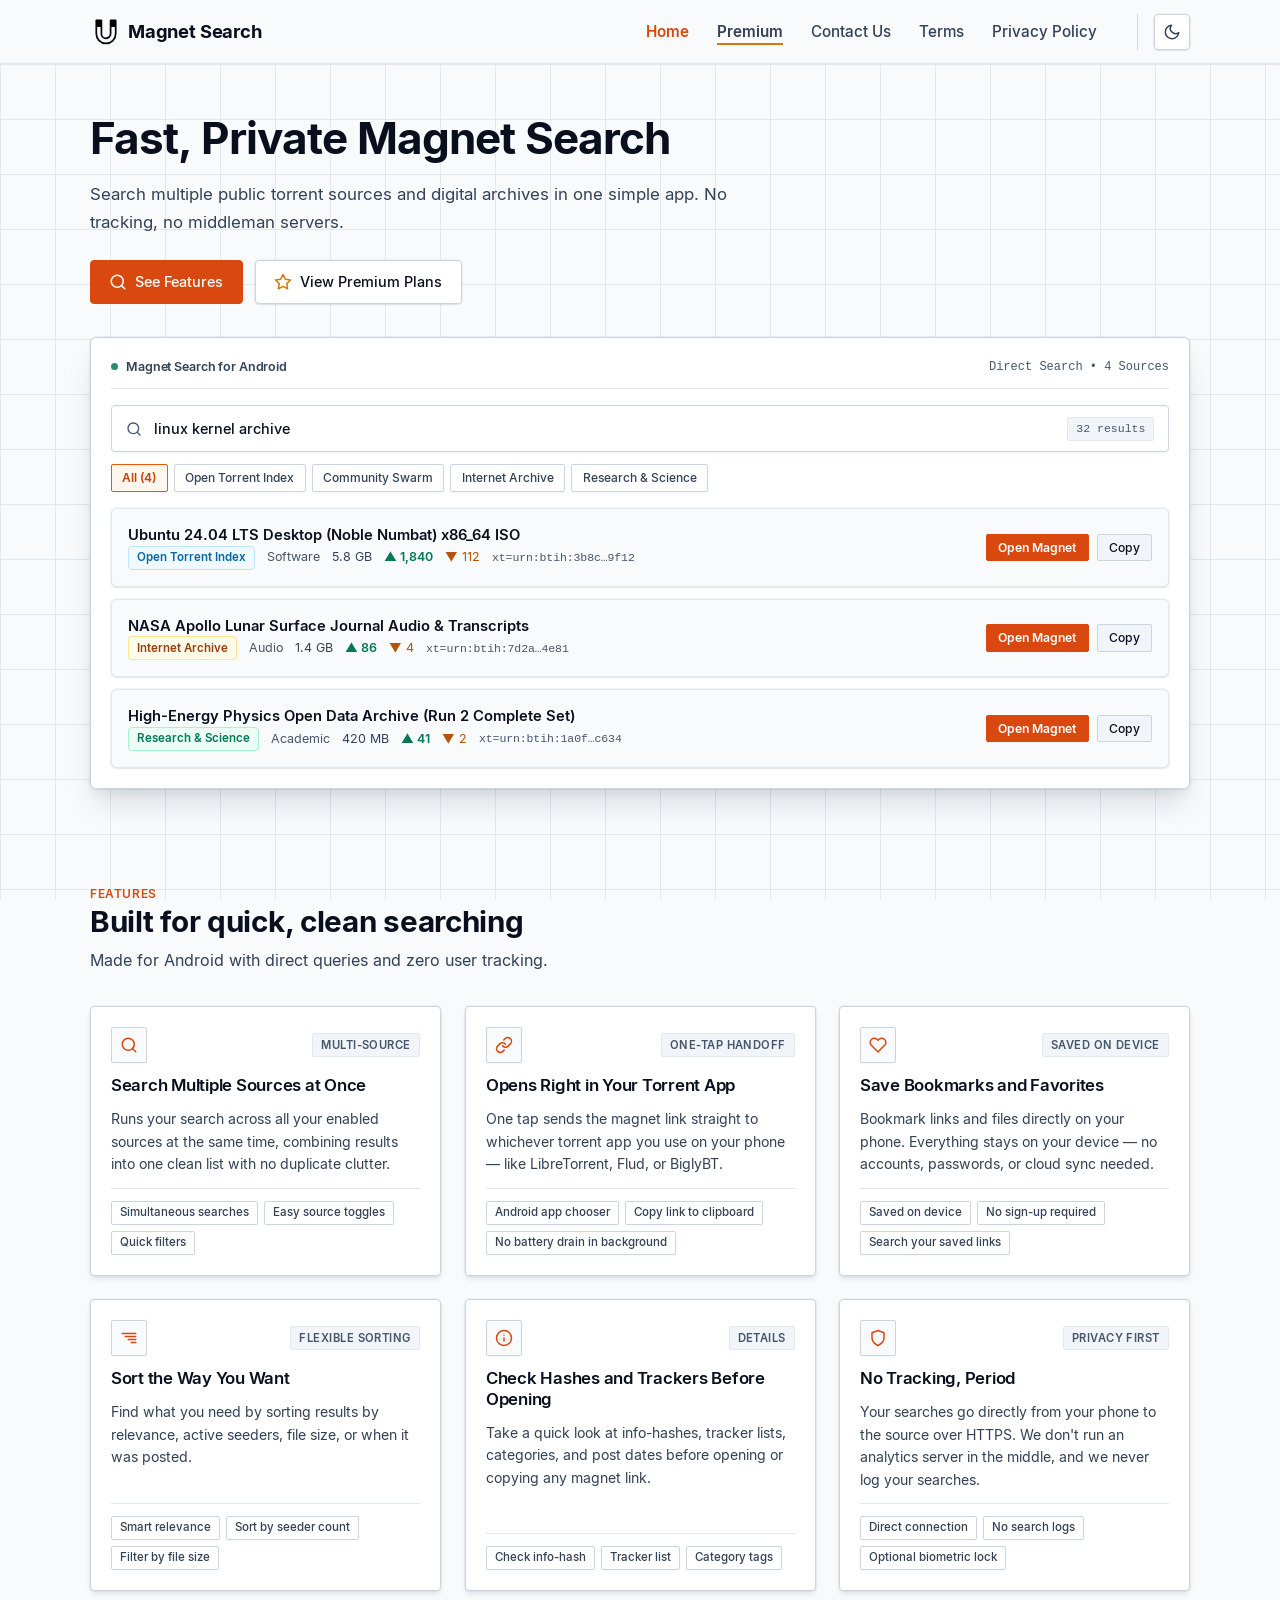
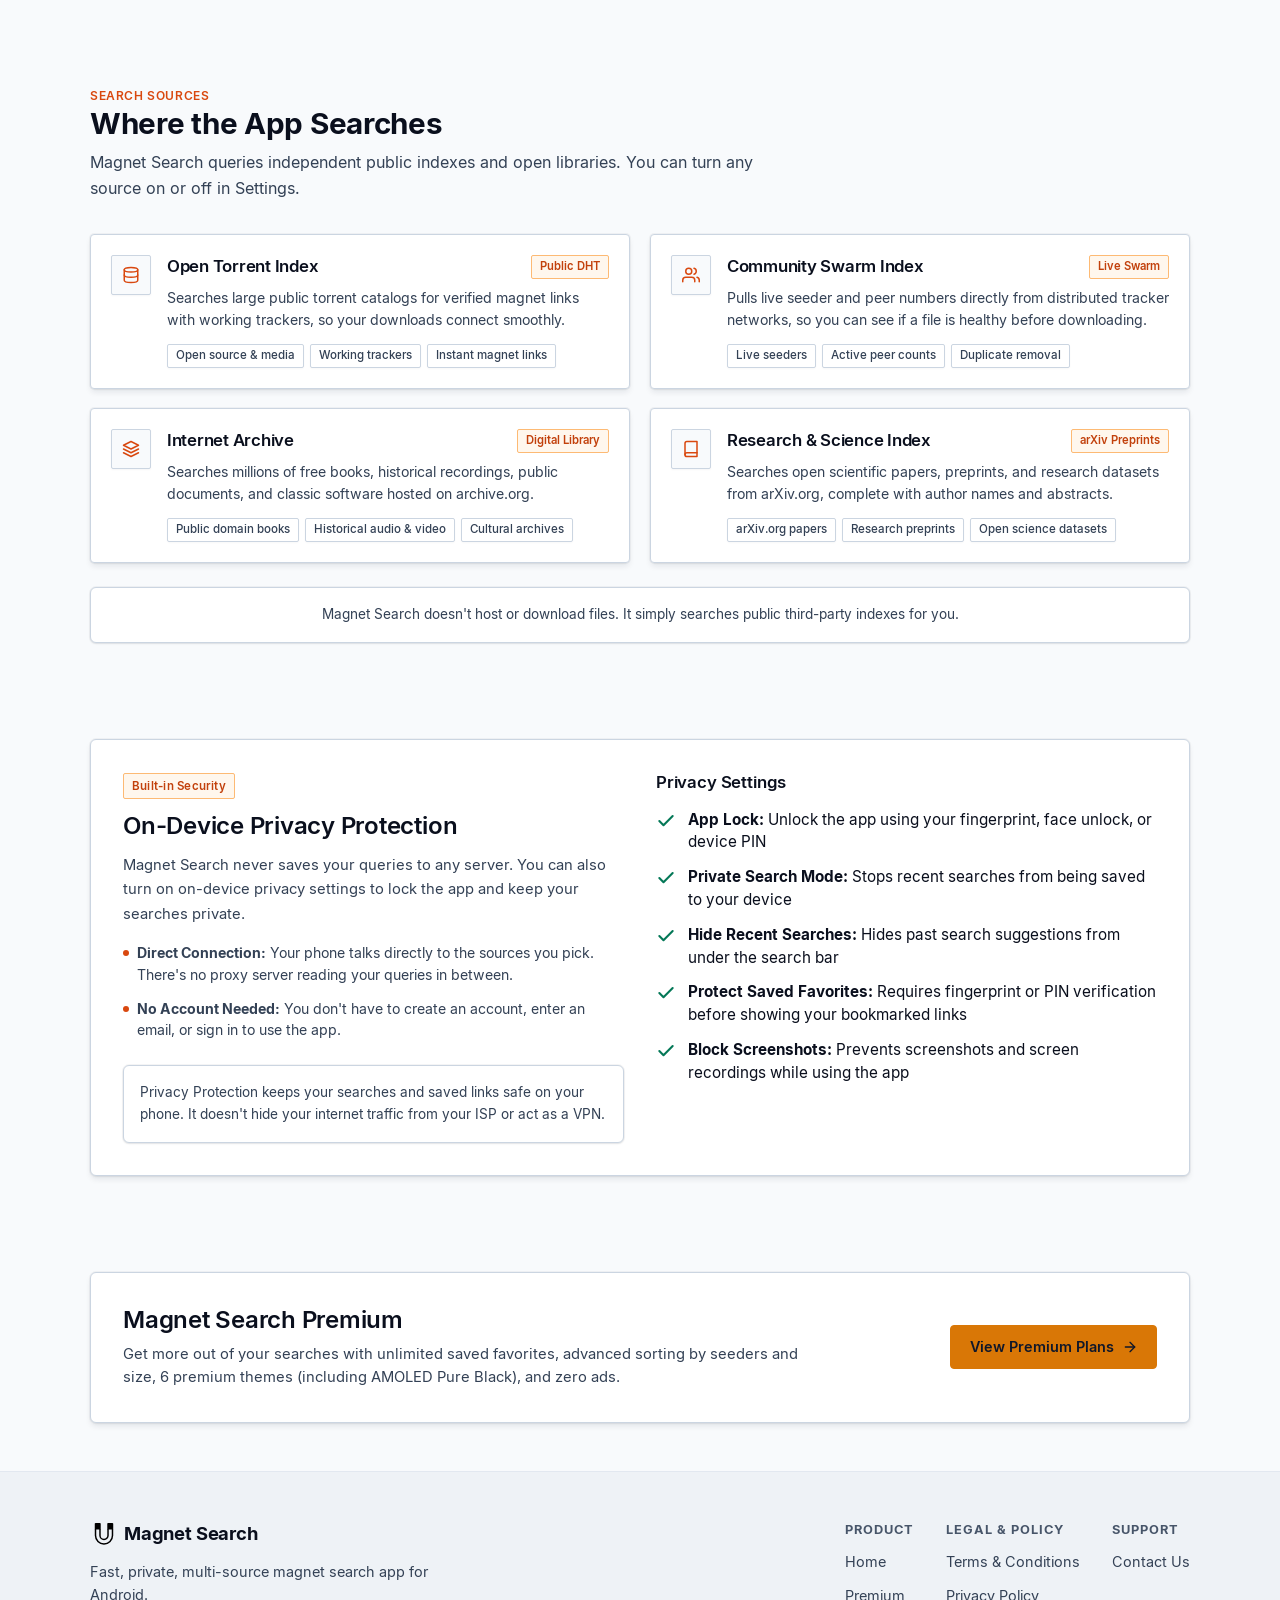
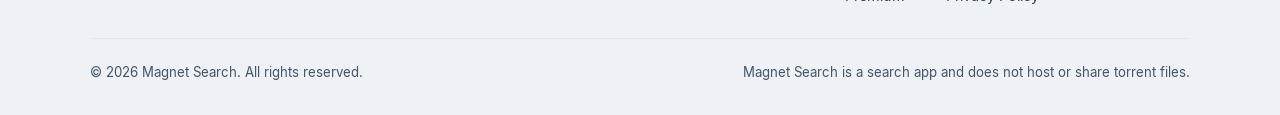
==== commit c7a79aa1: "Adaptive magnet mark with theme inversion, tighter brand lockup, Terms source titles" ====
--- a/index.html
+++ b/index.html
@@ -7,10 +7,10 @@
   <meta name="description" content="Fast, private multi-source magnet search and discovery utility for Android. Search public indexes and open digital archives from a unified interface with zero server tracking.">
   <link rel="icon" type="image/svg+xml" href="assets/brand/favicon.svg">
   
-  <link rel="stylesheet" href="css/tokens.css?v=36">
-  <link rel="stylesheet" href="css/base.css?v=36">
-  <link rel="stylesheet" href="css/components.css?v=36">
-  <link rel="stylesheet" href="css/pages.css?v=36">
+  <link rel="stylesheet" href="css/tokens.css?v=40">
+  <link rel="stylesheet" href="css/base.css?v=40">
+  <link rel="stylesheet" href="css/components.css?v=40">
+  <link rel="stylesheet" href="css/pages.css?v=40">
   <meta name="theme-color" content="#08090A">
   <meta property="og:type" content="website">
   <meta property="og:site_name" content="Magnet Search">
@@ -29,7 +29,8 @@
   <header class="site-header">
     <div class="container">
       <a href="./" class="brand" aria-label="Magnet Search Home">
-        <img src="assets/brand/app-icon.svg" alt="Magnet Search icon" class="brand-icon" width="36" height="36">
+        <img src="assets/brand/magnet-white.svg" alt="" class="brand-icon brand-icon--for-dark" width="32" height="32">
+        <img src="assets/brand/magnet-black.svg" alt="" class="brand-icon brand-icon--for-light" width="32" height="32">
         <span class="brand-text">Magnet Search</span>
       </a>
 
@@ -542,7 +543,8 @@
       <div class="footer-top">
         <div class="footer-brand">
           <a href="./" class="brand">
-            <img src="assets/brand/app-icon.svg" alt="Magnet Search" class="brand-icon" width="32" height="32">
+            <img src="assets/brand/magnet-white.svg" alt="" class="brand-icon brand-icon--for-dark" width="28" height="28">
+            <img src="assets/brand/magnet-black.svg" alt="" class="brand-icon brand-icon--for-light" width="28" height="28">
             <span class="brand-text">Magnet Search</span>
           </a>
           <p>Fast, private, multi-source magnet search app for Android.</p>
--- a/css/components.css
+++ b/css/components.css
@@ -25,7 +25,7 @@
 .brand {
   display: flex;
   align-items: center;
-  gap: var(--space-12);
+  gap: var(--space-6, 6px);
   font-weight: 700;
   font-size: 1.15rem;
   color: var(--color-text-primary);
@@ -34,8 +34,8 @@
 }
 
 .brand-icon {
-  width: 36px;
-  height: 36px;
+  width: 32px;
+  height: 32px;
   border-radius: var(--radius-sm);
   flex-shrink: 0;
 }
@@ -46,6 +46,20 @@
   overflow: hidden;
   text-overflow: ellipsis;
   white-space: nowrap;
+}
+
+/* Theme-adaptive mark: white ink by default (dark), black ink on light.
+   One of the pair is always hidden, so the lockup layout never shifts. */
+.brand-icon--for-light {
+  display: none;
+}
+
+[data-theme="light"] .brand-icon--for-light {
+  display: block;
+}
+
+[data-theme="light"] .brand-icon--for-dark {
+  display: none;
 }
 
 /* Desktop Navigation */
@@ -322,6 +336,11 @@
   max-width: 360px;
 }
 
+.footer-brand .brand-icon {
+  width: 28px;
+  height: 28px;
+}
+
 .footer-brand p {
   margin-top: var(--space-12);
   font-size: 0.9rem;
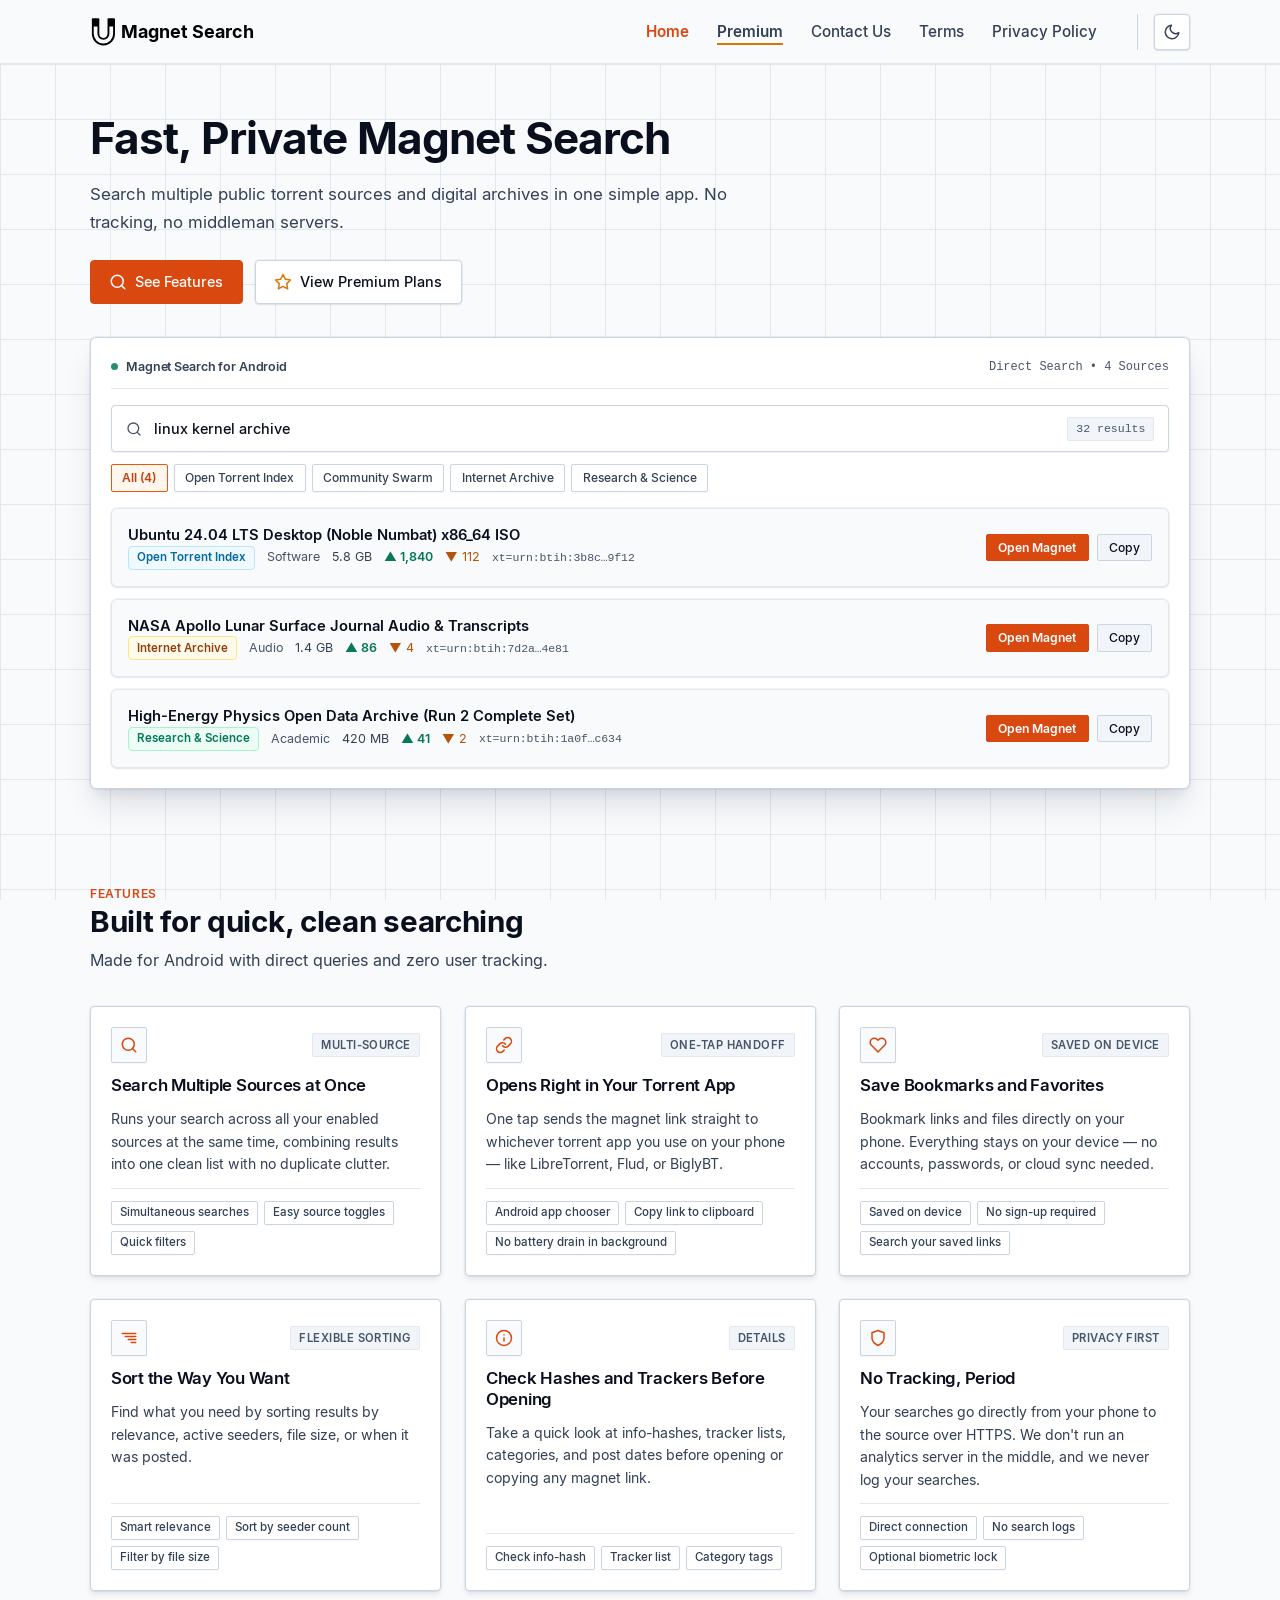
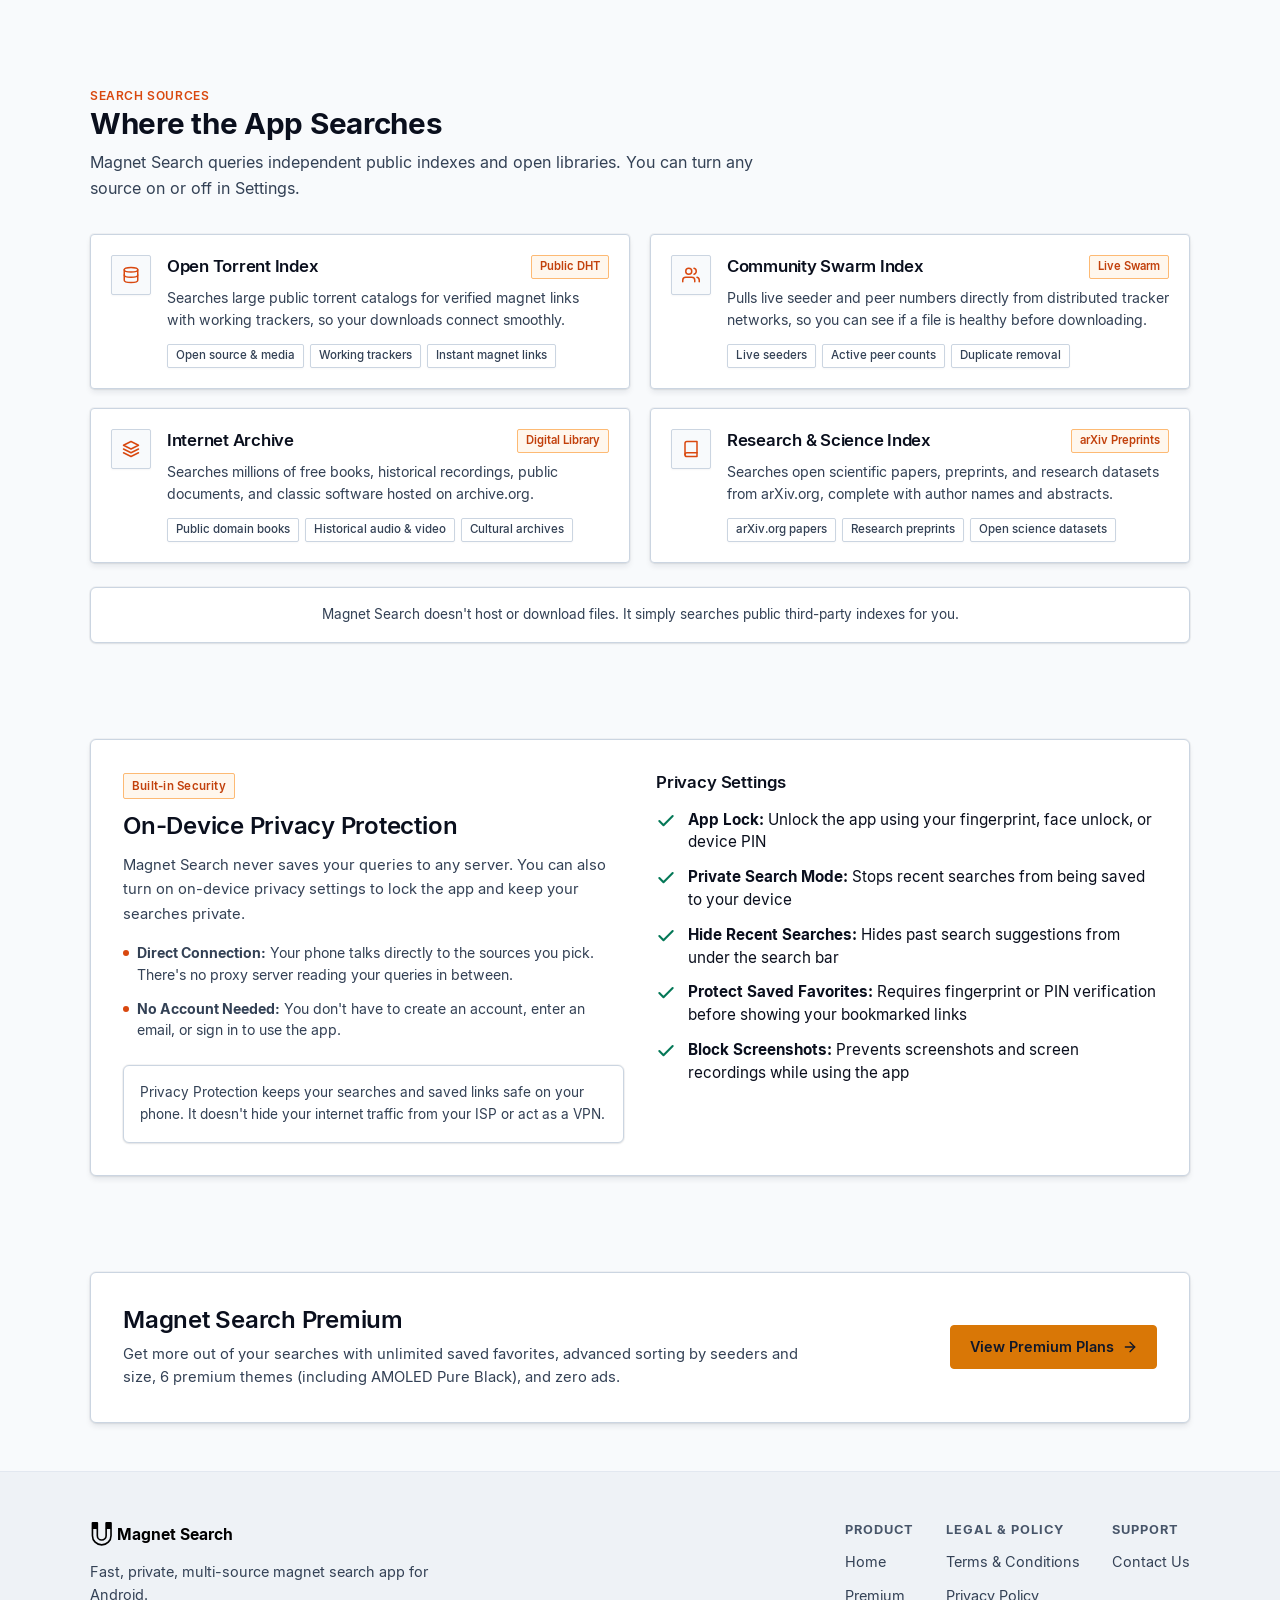
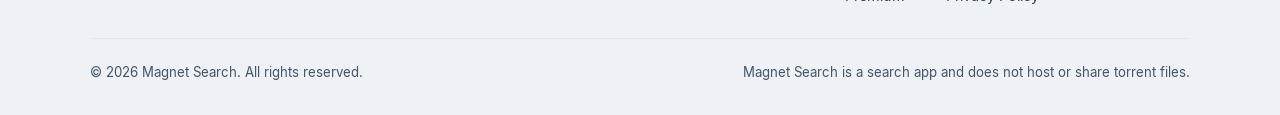
==== commit 10d9c282: "Single-file brand lockup with theme inversion, faithful tab icon set" ====
--- a/index.html
+++ b/index.html
@@ -5,12 +5,16 @@
   <meta name="viewport" content="width=device-width, initial-scale=1.0">
   <title>Magnet Search — Fast, Private Multi-Source Magnet Search for Android</title>
   <meta name="description" content="Fast, private multi-source magnet search and discovery utility for Android. Search public indexes and open digital archives from a unified interface with zero server tracking.">
-  <link rel="icon" type="image/svg+xml" href="assets/brand/favicon.svg">
+  <link rel="icon" type="image/svg+xml" href="assets/brand/favicon.svg?v=2">
+  <link rel="icon" type="image/png" sizes="32x32" href="assets/brand/favicon-32.png">
+  <link rel="icon" type="image/png" sizes="16x16" href="assets/brand/favicon-16.png">
+  <link rel="shortcut icon" href="assets/brand/favicon.ico">
+  <link rel="apple-touch-icon" href="assets/brand/apple-touch-icon.png">
   
-  <link rel="stylesheet" href="css/tokens.css?v=40">
-  <link rel="stylesheet" href="css/base.css?v=40">
-  <link rel="stylesheet" href="css/components.css?v=40">
-  <link rel="stylesheet" href="css/pages.css?v=40">
+  <link rel="stylesheet" href="css/tokens.css?v=41">
+  <link rel="stylesheet" href="css/base.css?v=41">
+  <link rel="stylesheet" href="css/components.css?v=41">
+  <link rel="stylesheet" href="css/pages.css?v=41">
   <meta name="theme-color" content="#08090A">
   <meta property="og:type" content="website">
   <meta property="og:site_name" content="Magnet Search">
@@ -20,7 +24,7 @@
   <meta name="twitter:card" content="summary">
   <meta name="twitter:title" content="Magnet Search — Fast, Private Multi-Source Magnet Search for Android">
   <meta name="twitter:description" content="Fast, private multi-source magnet search for Android. No tracking, no middleman servers.">
-  <!-- TODO: add og:image + twitter:image (1200x630 PNG at assets/brand/og-cover.png) and apple-touch-icon (180x180 PNG) once exported -->
+  <!-- TODO: add og:image + twitter:image (1200x630 PNG at assets/brand/og-cover.png) once exported -->
   <noscript><style>.reveal,.line-draw{opacity:1 !important;transform:none !important;}</style></noscript>
 </head>
 <body>
@@ -29,9 +33,8 @@
   <header class="site-header">
     <div class="container">
       <a href="./" class="brand" aria-label="Magnet Search Home">
-        <img src="assets/brand/magnet-white.svg" alt="" class="brand-icon brand-icon--for-dark" width="32" height="32">
-        <img src="assets/brand/magnet-black.svg" alt="" class="brand-icon brand-icon--for-light" width="32" height="32">
-        <span class="brand-text">Magnet Search</span>
+        <img src="assets/brand/lockup-white.svg" alt="" class="brand-lockup brand-icon--for-dark" width="166" height="32">
+        <img src="assets/brand/lockup-black.svg" alt="" class="brand-lockup brand-icon--for-light" width="166" height="32">
       </a>
 
       <!-- Desktop Nav -->
@@ -543,9 +546,8 @@
       <div class="footer-top">
         <div class="footer-brand">
           <a href="./" class="brand">
-            <img src="assets/brand/magnet-white.svg" alt="" class="brand-icon brand-icon--for-dark" width="28" height="28">
-            <img src="assets/brand/magnet-black.svg" alt="" class="brand-icon brand-icon--for-light" width="28" height="28">
-            <span class="brand-text">Magnet Search</span>
+            <img src="assets/brand/lockup-white.svg" alt="" class="brand-lockup brand-icon--for-dark" width="145" height="28">
+            <img src="assets/brand/lockup-black.svg" alt="" class="brand-lockup brand-icon--for-light" width="145" height="28">
           </a>
           <p>Fast, private, multi-source magnet search app for Android.</p>
         </div>
--- a/css/components.css
+++ b/css/components.css
@@ -33,19 +33,10 @@
   flex-shrink: 0;
 }
 
-.brand-icon {
-  width: 32px;
+.brand-lockup {
   height: 32px;
-  border-radius: var(--radius-sm);
+  width: auto;
   flex-shrink: 0;
-}
-
-.brand-text {
-  letter-spacing: -0.01em;
-  min-width: 0;
-  overflow: hidden;
-  text-overflow: ellipsis;
-  white-space: nowrap;
 }
 
 /* Theme-adaptive mark: white ink by default (dark), black ink on light.
@@ -336,8 +327,7 @@
   max-width: 360px;
 }
 
-.footer-brand .brand-icon {
-  width: 28px;
+.footer-brand .brand-lockup {
   height: 28px;
 }
 
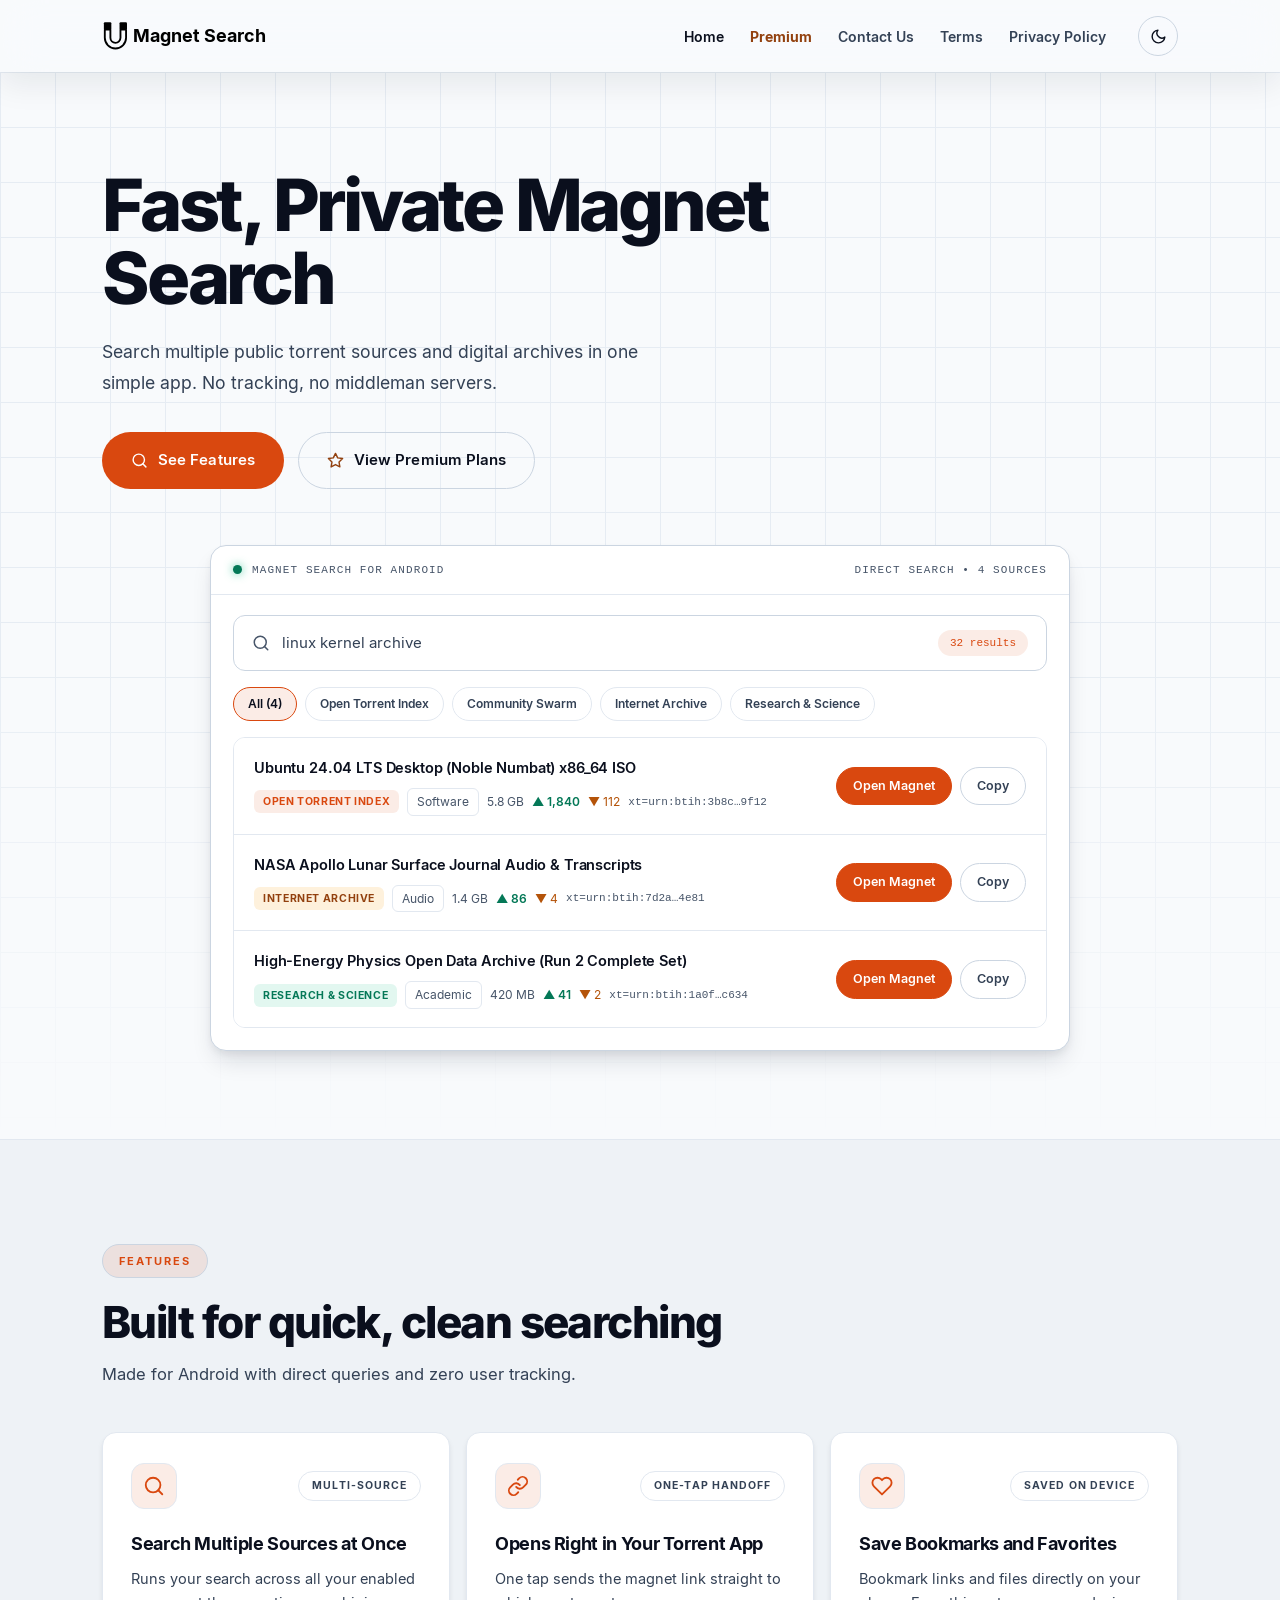
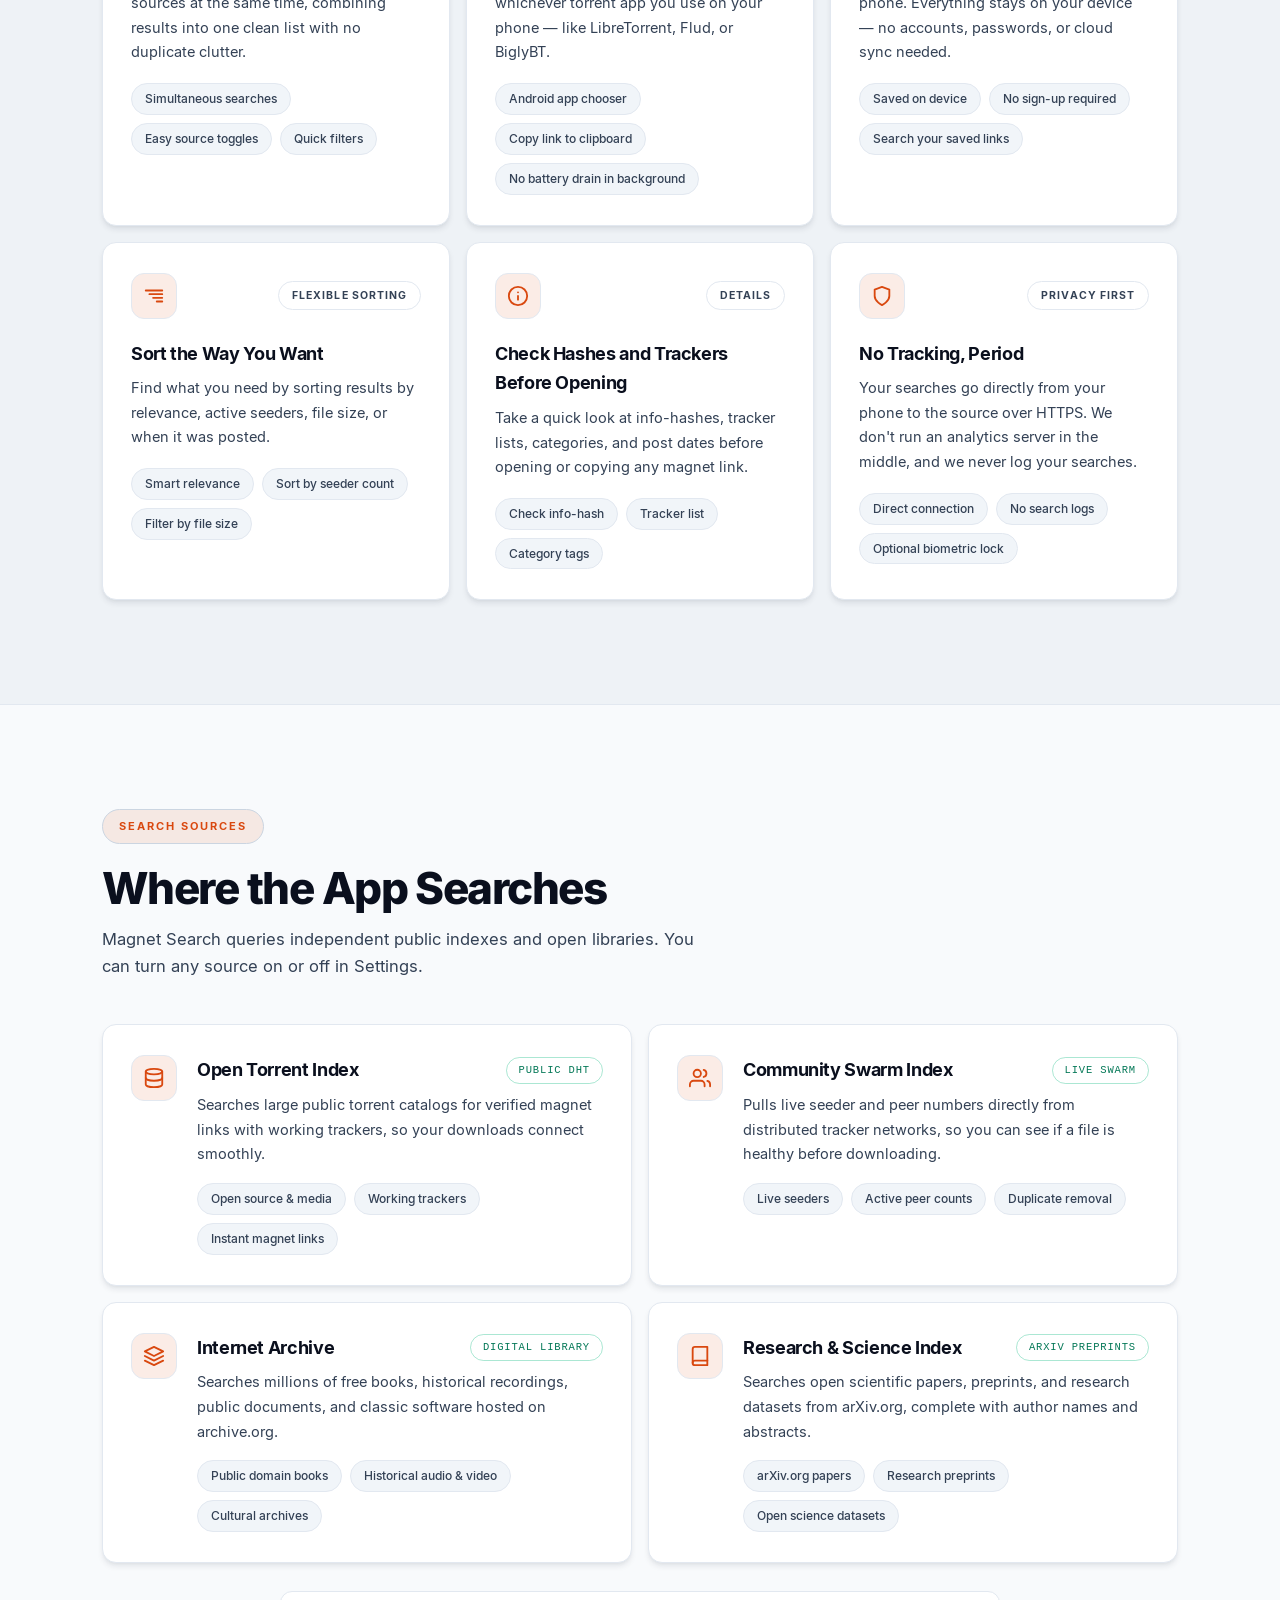
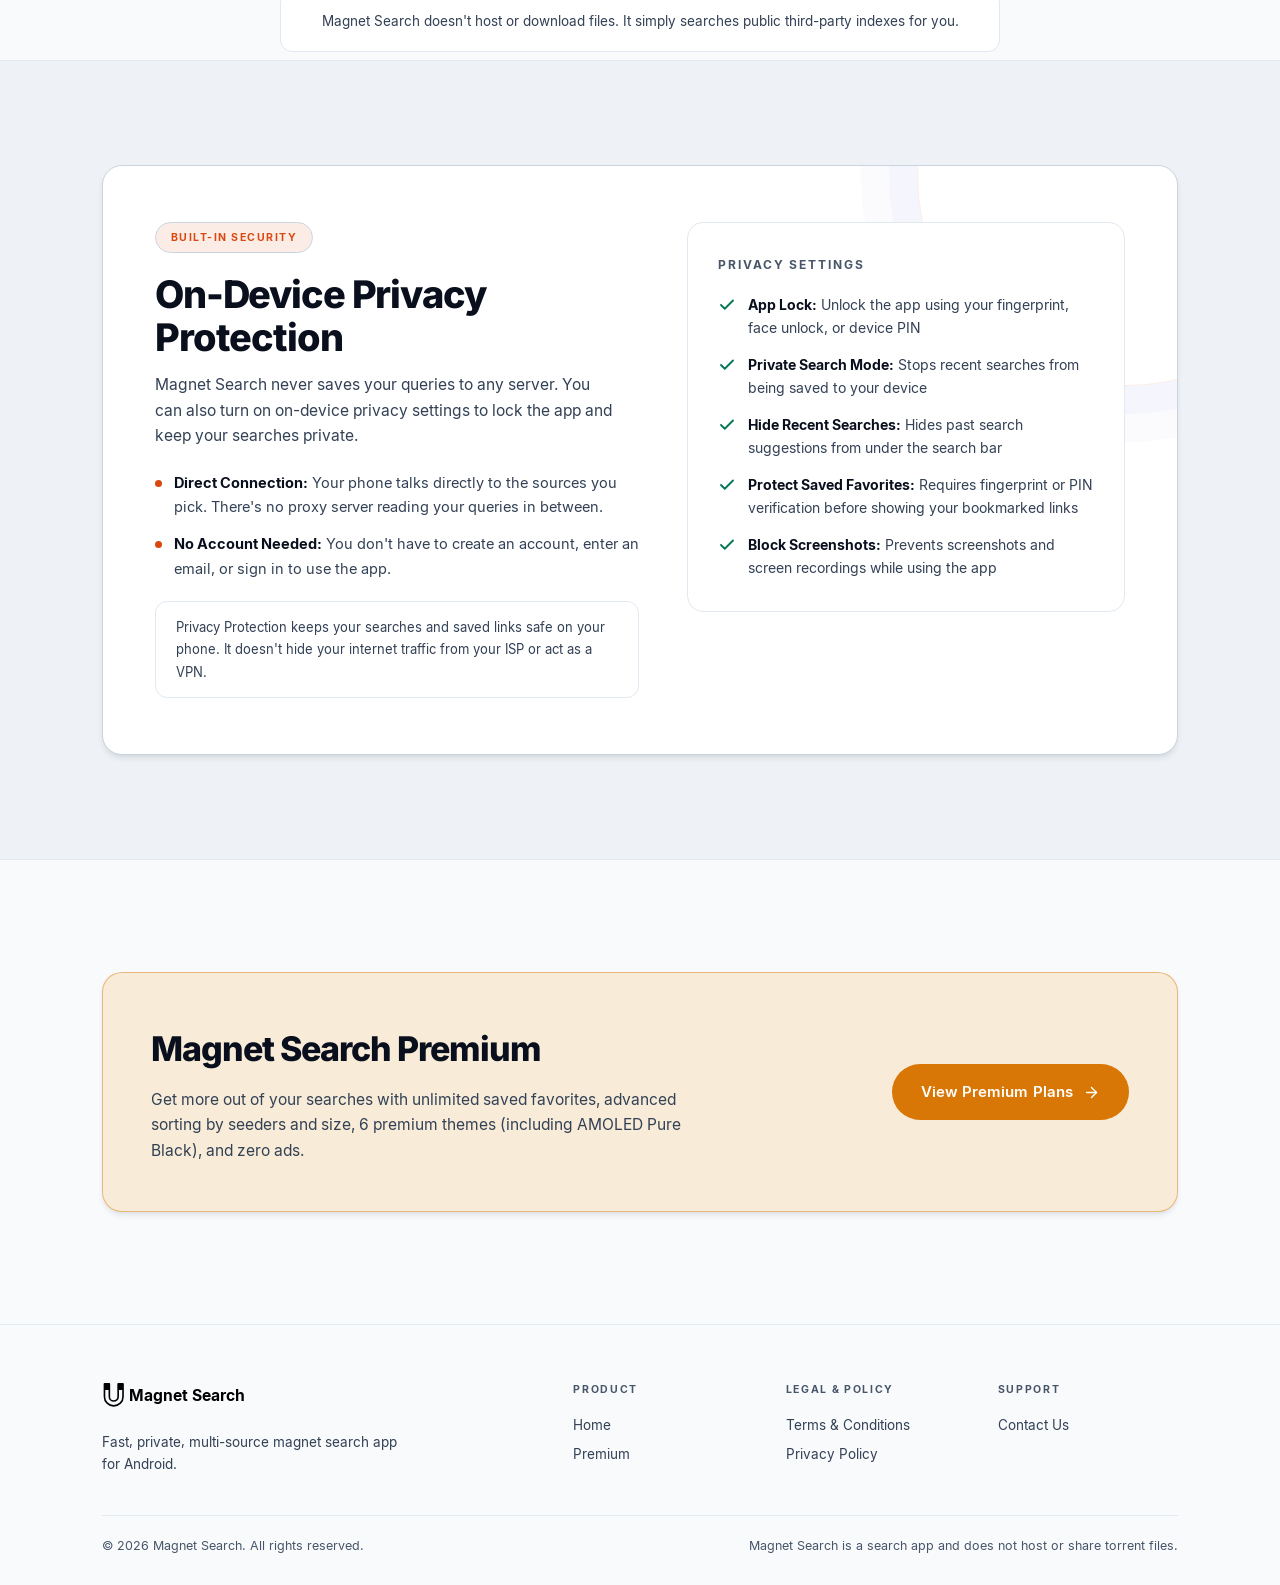
==== commit 12fff9e0: "UI Refresh" ====
--- a/index.html
+++ b/index.html
@@ -5,16 +5,10 @@
   <meta name="viewport" content="width=device-width, initial-scale=1.0">
   <title>Magnet Search — Fast, Private Multi-Source Magnet Search for Android</title>
   <meta name="description" content="Fast, private multi-source magnet search and discovery utility for Android. Search public indexes and open digital archives from a unified interface with zero server tracking.">
-  <link rel="icon" type="image/svg+xml" href="assets/brand/favicon.svg?v=2">
-  <link rel="icon" type="image/png" sizes="32x32" href="assets/brand/favicon-32.png">
-  <link rel="icon" type="image/png" sizes="16x16" href="assets/brand/favicon-16.png">
-  <link rel="shortcut icon" href="assets/brand/favicon.ico">
-  <link rel="apple-touch-icon" href="assets/brand/apple-touch-icon.png">
-  
-  <link rel="stylesheet" href="css/tokens.css?v=41">
-  <link rel="stylesheet" href="css/base.css?v=41">
-  <link rel="stylesheet" href="css/components.css?v=41">
-  <link rel="stylesheet" href="css/pages.css?v=41">
+  <link rel="icon" type="image/svg+xml" href="assets/brand/favicon.svg?v=4">
+  <link rel="apple-touch-icon" href="assets/brand/apple-touch-icon.png?v=4">
+
+  <link rel="stylesheet" href="css/style.css?v=53">
   <meta name="theme-color" content="#08090A">
   <meta property="og:type" content="website">
   <meta property="og:site_name" content="Magnet Search">
@@ -25,7 +19,7 @@
   <meta name="twitter:title" content="Magnet Search — Fast, Private Multi-Source Magnet Search for Android">
   <meta name="twitter:description" content="Fast, private multi-source magnet search for Android. No tracking, no middleman servers.">
   <!-- TODO: add og:image + twitter:image (1200x630 PNG at assets/brand/og-cover.png) once exported -->
-  <noscript><style>.reveal,.line-draw{opacity:1 !important;transform:none !important;}</style></noscript>
+  <noscript><style>.reveal{opacity:1 !important;transform:none !important;}</style></noscript>
 </head>
 <body>
   <a class="skip-link" href="#main">Skip to content</a>
@@ -33,8 +27,8 @@
   <header class="site-header">
     <div class="container">
       <a href="./" class="brand" aria-label="Magnet Search Home">
-        <img src="assets/brand/lockup-white.svg" alt="" class="brand-lockup brand-icon--for-dark" width="166" height="32">
-        <img src="assets/brand/lockup-black.svg" alt="" class="brand-lockup brand-icon--for-light" width="166" height="32">
+        <img src="assets/brand/lockup-white.svg?v=4" alt="" class="brand-lockup brand-icon--for-dark" width="166" height="32">
+        <img src="assets/brand/lockup-black.svg?v=4" alt="" class="brand-lockup brand-icon--for-light" width="166" height="32">
       </a>
 
       <!-- Desktop Nav -->
@@ -83,11 +77,13 @@
 
   <!-- Mobile Drawer -->
   <div class="mobile-nav-drawer" aria-label="Mobile Navigation">
-    <a href="./" class="nav-link active">Home</a>
-    <a href="premium/" class="nav-link nav-link-premium">Premium</a>
-    <a href="contact/" class="nav-link">Contact Us</a>
-    <a href="terms/" class="nav-link">Terms</a>
-    <a href="privacy/" class="nav-link">Privacy Policy</a>
+    <div class="container">
+      <a href="./" class="nav-link active">Home</a>
+      <a href="premium/" class="nav-link nav-link-premium">Premium</a>
+      <a href="contact/" class="nav-link">Contact Us</a>
+      <a href="terms/" class="nav-link">Terms</a>
+      <a href="privacy/" class="nav-link">Privacy Policy</a>
+    </div>
   </div>
 
   <main id="main">
@@ -108,7 +104,7 @@
               See Features
             </a>
             <a href="premium/" class="btn btn-secondary">
-              <svg width="18" height="18" viewBox="0 0 24 24" fill="none" stroke="var(--color-premium-gold)" stroke-width="2" stroke-linecap="round" stroke-linejoin="round">
+              <svg width="18" height="18" viewBox="0 0 24 24" fill="none" stroke="var(--gold-text)" stroke-width="2" stroke-linecap="round" stroke-linejoin="round">
                 <polygon points="12 2 15.09 8.26 22 9.27 17 14.14 18.18 21.02 12 17.77 5.82 21.02 7 14.14 2 9.27 8.91 8.26 12 2"></polygon>
               </svg>
               View Premium Plans
@@ -154,7 +150,7 @@
                   <span class="meta-stat">5.8 GB</span>
                   <span class="meta-stat meta-seeds">▲ 1,840</span>
                   <span class="meta-stat meta-leech">▼ 112</span>
-                  <span class="meta-hash code-val">xt=urn:btih:3b8c…9f12</span>
+                  <span class="meta-hash">xt=urn:btih:3b8c…9f12</span>
                 </div>
               </div>
               <div class="result-actions">
@@ -173,7 +169,7 @@
                   <span class="meta-stat">1.4 GB</span>
                   <span class="meta-stat meta-seeds">▲ 86</span>
                   <span class="meta-stat meta-leech">▼ 4</span>
-                  <span class="meta-hash code-val">xt=urn:btih:7d2a…4e81</span>
+                  <span class="meta-hash">xt=urn:btih:7d2a…4e81</span>
                 </div>
               </div>
               <div class="result-actions">
@@ -192,7 +188,7 @@
                   <span class="meta-stat">420 MB</span>
                   <span class="meta-stat meta-seeds">▲ 41</span>
                   <span class="meta-stat meta-leech">▼ 2</span>
-                  <span class="meta-hash code-val">xt=urn:btih:1a0f…c634</span>
+                  <span class="meta-hash">xt=urn:btih:1a0f…c634</span>
                 </div>
               </div>
               <div class="result-actions">
@@ -443,7 +439,7 @@
       <div class="container">
         <div class="callout-box">
           <div class="callout-content">
-            <span class="badge badge-blue title-push">Built-in Security</span>
+            <span class="badge badge-blue">Built-in Security</span>
             <h2>On-Device Privacy Protection</h2>
             <p>
               Magnet Search never saves your queries to any server. You can also turn on on-device privacy settings to lock the app and keep your searches private.
@@ -546,8 +542,8 @@
       <div class="footer-top">
         <div class="footer-brand">
           <a href="./" class="brand">
-            <img src="assets/brand/lockup-white.svg" alt="" class="brand-lockup brand-icon--for-dark" width="145" height="28">
-            <img src="assets/brand/lockup-black.svg" alt="" class="brand-lockup brand-icon--for-light" width="145" height="28">
+            <img src="assets/brand/lockup-white.svg?v=4" alt="" class="brand-lockup brand-icon--for-dark" width="145" height="28">
+            <img src="assets/brand/lockup-black.svg?v=4" alt="" class="brand-lockup brand-icon--for-light" width="145" height="28">
           </a>
           <p>Fast, private, multi-source magnet search app for Android.</p>
         </div>
@@ -584,6 +580,6 @@
     </svg>
   </button>
 
-  <script src="js/main.js?v=7"></script>
+  <script src="js/main.js?v=9"></script>
 </body>
 </html>
--- a/css/style.css
+++ b/css/style.css
@@ -0,0 +1,610 @@
+/* ============================================================
+   MAGNET SEARCH — from scratch
+   Brand: indigo #5E6AD2 on near-black #08090A, gold Premium suite,
+   Inter, restrained radii. Dark-first with a full light theme.
+   Single stylesheet. Plain CSS, no dependencies.
+   ============================================================ */
+
+/* ---------- Fonts (local, OFL — see assets/fonts/LICENSE.txt) ---------- */
+@font-face {
+  font-family: 'Inter';
+  src: url('../assets/fonts/inter_regular.ttf?v=1') format('truetype');
+  font-weight: 400; font-style: normal; font-display: swap;
+}
+@font-face {
+  font-family: 'Inter';
+  src: url('../assets/fonts/inter_medium.ttf?v=1') format('truetype');
+  font-weight: 500; font-style: normal; font-display: swap;
+}
+@font-face {
+  font-family: 'Inter';
+  src: url('../assets/fonts/inter_semibold.ttf?v=1') format('truetype');
+  font-weight: 600; font-style: normal; font-display: swap;
+}
+@font-face {
+  font-family: 'Inter';
+  src: url('../assets/fonts/inter_bold.ttf?v=1') format('truetype');
+  font-weight: 700; font-style: normal; font-display: swap;
+}
+@font-face {
+  font-family: 'Inter';
+  src: url('../assets/fonts/inter_extra_bold.ttf?v=1') format('truetype');
+  font-weight: 800; font-style: normal; font-display: swap;
+}
+
+/* ---------- Tokens ---------- */
+:root {
+  --primary: #5E6AD2;
+  --primary-deep: #4B55AC;
+  --primary-bright: #A5B4FC;
+  --primary-soft: rgba(94, 106, 210, 0.12);
+  --accent-hover: #828FFF;
+  --seed: #10B981;
+  --leech: #F59E0B;
+
+  --bg: #08090A;
+  --bg-raise: #0D0E10;
+  --card: #141619;
+  --card-raise: #181A1D;
+  --card-deep: #111214;
+  --ink: #F5F5F5;
+  --muted: #8A8F98;
+  --faint: #7A818C;
+
+  --line: rgba(255, 255, 255, 0.14);
+  --line-soft: rgba(255, 255, 255, 0.08);
+  --grid: rgba(255, 255, 255, 0.055);
+
+  --gold: #FFB300;
+  --gold-text: #FBBF24;
+  --gold-box: rgba(255, 179, 0, 0.10);
+  --gold-line: rgba(255, 179, 0, 0.35);
+
+  --header-bg: rgba(8, 9, 10, 0.72);
+  --max: 1140px;
+  --narrow: 820px;
+  --gut: 32px;
+  --nav-h: 72px;
+  --sans: 'Inter', -apple-system, BlinkMacSystemFont, 'Segoe UI', Roboto, Helvetica, Arial, sans-serif;
+  --mono: ui-monospace, SFMono-Regular, 'Roboto Mono', Menlo, Monaco, Consolas, monospace;
+  --ease: cubic-bezier(0.22, 1, 0.36, 1);
+  --shadow-card: 0 4px 16px -2px rgba(0, 0, 0, 0.45), 0 2px 6px -1px rgba(0, 0, 0, 0.3);
+  --shadow-lift: 0 12px 28px -6px rgba(0, 0, 0, 0.6), 0 4px 10px -2px rgba(0, 0, 0, 0.35);
+  color-scheme: dark;
+}
+
+[data-theme="light"] {
+  --primary: #D9480F;
+  --primary-deep: #BF360C;
+  --primary-bright: #D9480F;
+  --primary-soft: rgba(217, 72, 15, 0.10);
+  --accent-hover: #EA580C;
+  --seed: #047857;
+  --leech: #B45309;
+
+  --bg: #F8FAFC;
+  --bg-raise: #EEF2F6;
+  --card: #FFFFFF;
+  --card-raise: #F1F5F9;
+  --card-deep: #FFFFFF;
+  --ink: #0A0F1D;
+  --muted: #334155;
+  --faint: #475569;
+
+  --line: #CBD5E1;
+  --line-soft: #E2E8F0;
+  --grid: #E6ECF3;
+
+  --gold: #D97706;
+  --gold-text: #92400E;
+  --gold-box: rgba(245, 158, 11, 0.14);
+  --gold-line: rgba(217, 119, 6, 0.45);
+
+  --header-bg: rgba(248, 250, 252, 0.72);
+  --shadow-card: 0 4px 6px -1px rgba(15, 23, 42, 0.09), 0 2px 4px -2px rgba(15, 23, 42, 0.06);
+  --shadow-lift: 0 14px 24px -6px rgba(15, 23, 42, 0.14), 0 4px 8px -2px rgba(15, 23, 42, 0.08);
+  color-scheme: light;
+}
+
+/* ---------- Base ---------- */
+*, *::before, *::after { box-sizing: border-box; margin: 0; padding: 0; -webkit-tap-highlight-color: transparent; }
+html { -webkit-text-size-adjust: 100%; scroll-behavior: smooth; }
+section[id], div[id] { scroll-margin-top: calc(var(--nav-h) + 16px); }
+body {
+  background: var(--bg);
+  color: var(--ink);
+  font-family: var(--sans);
+  font-size: 16px;
+  line-height: 1.65;
+  -webkit-font-smoothing: antialiased;
+  overflow-x: hidden;
+  overflow-x: clip;
+}
+::selection { background: var(--primary); color: #fff; }
+a { color: inherit; text-decoration: none; }
+img, svg { display: block; max-width: 100%; }
+:focus-visible { outline: 2px solid var(--accent-hover); outline-offset: 3px; }
+.skip-link {
+  position: absolute; left: 16px; top: -56px; z-index: 100;
+  background: var(--primary); color: #fff; font-weight: 600; font-size: 14px;
+  padding: 10px 20px; border-radius: 999px; transition: top 0.2s ease;
+}
+.skip-link:focus { top: 12px; }
+
+.container { width: 100%; max-width: var(--max); margin-inline: auto; padding-inline: var(--gut); }
+.container-narrow { max-width: var(--narrow); }
+.center-block { margin-inline: auto; }
+
+/* ---------- Header ---------- */
+.site-header {
+  position: sticky; top: 0; z-index: 50;
+  background: var(--header-bg);
+  backdrop-filter: blur(20px) saturate(1.4); -webkit-backdrop-filter: blur(20px) saturate(1.4);
+  box-shadow: 0 12px 32px rgba(0, 0, 0, 0.28);
+}
+[data-theme="light"] .site-header { box-shadow: 0 12px 32px rgba(15, 23, 42, 0.08); }
+.site-header .container {
+  height: var(--nav-h);
+  display: flex; align-items: center; gap: 32px;
+}
+.brand { display: inline-flex; align-items: center; flex: none; }
+.brand-lockup { width: 166px; height: auto; }
+.brand-icon--for-light { display: none; }
+[data-theme="light"] .brand-icon--for-dark { display: none; }
+[data-theme="light"] .brand-icon--for-light { display: block; }
+.site-header nav { margin-left: auto; }
+.nav-menu { display: flex; align-items: center; gap: 26px; list-style: none; }
+.nav-link, .nav-link:visited { font-size: 14px; font-weight: 600; color: var(--muted); transition: color 0.2s ease; }
+.nav-link:hover { color: var(--ink); }
+.nav-link.active { color: var(--ink); }
+.nav-link-premium, .nav-link-premium:visited { color: var(--gold-text); font-weight: 700; }
+.header-actions { display: flex; align-items: center; gap: 12px; }
+.theme-toggle-btn {
+  display: inline-flex; align-items: center; justify-content: center;
+  width: 40px; height: 40px; flex: none;
+  border: 1px solid var(--line); border-radius: 50%;
+  background: transparent; color: var(--ink); cursor: pointer;
+  transition: transform 0.35s var(--ease), border-color 0.25s ease;
+}
+.theme-toggle-btn:hover { transform: translateY(-2px); border-color: var(--accent-hover); }
+.theme-toggle-btn svg { width: 17px; height: 17px; }
+.theme-icon-light { display: none; }
+[data-theme="light"] .theme-icon-dark { display: none; }
+[data-theme="light"] .theme-icon-light { display: block; }
+.mobile-nav-toggle {
+  display: none; align-items: center; justify-content: center;
+  width: 42px; height: 42px; background: none; cursor: pointer;
+  border: 1px solid var(--line); border-radius: 12px; color: var(--ink);
+}
+.mobile-nav-toggle svg { width: 20px; height: 20px; }
+.mobile-nav-drawer {
+  position: fixed; top: var(--nav-h); left: 0; right: 0; z-index: 49;
+  display: flex; flex-direction: column;
+  overflow: hidden; max-height: 0; opacity: 0; visibility: hidden; transform: translateY(-6px);
+  background: var(--bg-raise);
+  border-bottom: 1px solid var(--line-soft);
+  transition: max-height 0.4s var(--ease), opacity 0.3s ease, transform 0.4s var(--ease), visibility 0s linear 0.4s;
+}
+.mobile-nav-drawer .container { display: flex; flex-direction: column; padding-top: 8px; padding-bottom: 16px; }
+.mobile-nav-drawer a {
+  padding: 13px 0; border-top: 1px solid var(--line-soft);
+  font-weight: 600; font-size: 15px; color: var(--ink);
+  opacity: 0; transform: translateY(4px);
+  transition: opacity 0.3s ease, transform 0.35s var(--ease);
+}
+.mobile-nav-drawer a:visited { color: var(--ink); }
+.mobile-nav-drawer.open { max-height: 460px; opacity: 1; visibility: visible; transform: none; overflow-y: auto; transition: max-height 0.4s var(--ease), opacity 0.3s ease, transform 0.4s var(--ease), visibility 0s; }
+.mobile-nav-drawer.open a { opacity: 1; transform: none; }
+
+/* ---------- Buttons ---------- */
+.btn {
+  display: inline-flex; align-items: center; gap: 10px;
+  font-size: 15px; font-weight: 600; letter-spacing: 0.005em;
+  padding: 15px 28px; border-radius: 999px; border: 1px solid transparent;
+  cursor: pointer; white-space: nowrap;
+  transition: transform 0.35s var(--ease), background 0.25s ease, box-shadow 0.35s ease, border-color 0.25s ease;
+}
+.btn svg { width: 17px; height: 17px; flex: none; }
+.btn:hover { transform: translateY(-2px); }
+.btn:active { transform: translateY(0) scale(0.99); transition-duration: 0.12s; }
+.btn-primary { background: var(--primary); color: #fff; }
+.btn-primary:hover { box-shadow: 0 14px 30px rgba(94, 106, 210, 0.4); }
+[data-theme="light"] .btn-primary:hover { box-shadow: 0 14px 30px rgba(217, 72, 15, 0.3); }
+.btn-secondary { border-color: var(--line); color: var(--ink); background: transparent; }
+.btn-secondary:hover { border-color: var(--accent-hover); }
+.btn-gold { background: var(--gold); color: #1A1206; }
+[data-theme="light"] .btn-gold { color: #fff; }
+.btn-gold:hover { box-shadow: 0 14px 30px rgba(255, 179, 0, 0.35); }
+.btn:disabled { opacity: 0.6; cursor: wait; transform: none; }
+
+/* ---------- Sections ---------- */
+.section { padding-top: 104px; padding-bottom: 8px; }
+.section-flush { padding-top: 72px; }
+.section-dark { background: var(--bg-raise); border-block: 1px solid var(--line-soft); padding-bottom: 104px; }
+.section-header { max-width: 720px; margin-bottom: 44px; }
+.section-header.center { text-align: center; margin-inline: auto; }
+.section-tag {
+  display: inline-block;
+  font-size: 11px; font-weight: 700; letter-spacing: 0.18em; text-transform: uppercase;
+  color: var(--primary-bright);
+  border: 1px solid var(--line); border-radius: 999px;
+  padding: 7px 16px; margin-bottom: 20px;
+  background: var(--primary-soft);
+}
+.section-tag-gold { color: var(--gold-text); border-color: var(--gold-line); background: var(--gold-box); }
+.section-title {
+  font-size: clamp(30px, 4.2vw, 44px); line-height: 1.1;
+  letter-spacing: -0.035em; font-weight: 800;
+}
+.section-header p { margin-top: 14px; color: var(--muted); font-size: 16.5px; max-width: 60ch; }
+
+/* ---------- Hero ---------- */
+.hero-section {
+  position: relative; overflow: hidden;
+  padding-top: 96px; padding-bottom: 88px;
+}
+.hero-section::before {
+  content: ''; position: absolute; inset: 0; pointer-events: none;
+  background-image:
+    linear-gradient(var(--grid) 1px, transparent 1px),
+    linear-gradient(90deg, var(--grid) 1px, transparent 1px);
+  background-size: 55px 55px;
+  -webkit-mask-image: linear-gradient(to bottom, #000 55%, transparent 100%);
+  mask-image: linear-gradient(to bottom, #000 55%, transparent 100%);
+}
+.hero-section .container { position: relative; }
+.hero-content { max-width: 760px; }
+.hero-title {
+  font-size: clamp(42px, 6.4vw, 72px);
+  line-height: 1.02; letter-spacing: -0.045em; font-weight: 800;
+}
+.hero-subtitle { margin-top: 22px; max-width: 560px; font-size: 17.5px; color: var(--muted); line-height: 1.75; }
+.hero-actions { display: flex; gap: 14px; margin-top: 34px; flex-wrap: wrap; }
+
+/* search preview mock */
+.hero-preview {
+  margin-top: 56px; max-width: 860px;
+  background: var(--card); border: 1px solid var(--line);
+  border-radius: 16px; box-shadow: var(--shadow-lift);
+  overflow: hidden;
+}
+.search-preview-header {
+  display: flex; justify-content: space-between; align-items: center; gap: 12px;
+  padding: 15px 22px; border-bottom: 1px solid var(--line-soft);
+  font-family: var(--mono); font-size: 11px; letter-spacing: 0.1em; text-transform: uppercase; color: var(--faint);
+}
+.preview-app-identity { display: flex; align-items: center; gap: 10px; }
+.preview-app-dot { width: 9px; height: 9px; border-radius: 50%; background: var(--seed); box-shadow: 0 0 10px rgba(16, 185, 129, 0.7); }
+.search-bar-mock {
+  display: flex; align-items: center; gap: 12px;
+  margin: 20px 22px 0; padding: 14px 18px;
+  border: 1px solid var(--line); border-radius: 12px; background: var(--card-deep);
+  font-size: 15px;
+}
+.search-bar-mock svg { width: 18px; height: 18px; color: var(--faint); flex: none; }
+.search-query-text { color: var(--muted); flex: 1; min-width: 0; overflow: hidden; text-overflow: ellipsis; white-space: nowrap; }
+.search-status-tag {
+  font-family: var(--mono); font-size: 11px; color: var(--primary-bright);
+  background: var(--primary-soft); border-radius: 999px; padding: 4px 12px; white-space: nowrap;
+}
+.source-chips-mock { display: flex; gap: 8px; flex-wrap: wrap; margin: 16px 22px 0; }
+.source-chip {
+  font-size: 12px; font-weight: 600; color: var(--muted);
+  border: 1px solid var(--line-soft); border-radius: 999px; padding: 6px 14px;
+}
+.source-chip.active { color: var(--ink); border-color: var(--primary); background: var(--primary-soft); }
+.preview-results-list { display: grid; gap: 0; margin: 16px 22px 22px; border: 1px solid var(--line-soft); border-radius: 12px; overflow: hidden; }
+.preview-result-item {
+  display: flex; justify-content: space-between; align-items: center; gap: 16px;
+  padding: 18px 20px; background: var(--card-deep);
+}
+.preview-result-item + .preview-result-item { border-top: 1px solid var(--line-soft); }
+.result-title { font-size: 14.5px; font-weight: 600; letter-spacing: -0.01em; }
+.result-main { flex: 1; min-width: 0; }
+.result-meta { display: flex; flex-wrap: wrap; align-items: center; gap: 8px; margin-top: 8px; font-size: 12px; color: var(--faint); }
+.meta-badge { font-size: 10.5px; font-weight: 700; letter-spacing: 0.06em; text-transform: uppercase; border-radius: 6px; padding: 3px 9px; }
+.source-open { color: var(--primary-bright); background: var(--primary-soft); }
+.source-archive { color: var(--gold-text); background: var(--gold-box); }
+.source-arxiv { color: var(--seed); background: rgba(16, 185, 129, 0.12); }
+.meta-category { border: 1px solid var(--line-soft); border-radius: 6px; padding: 3px 9px; }
+.meta-seeds { color: var(--seed); font-weight: 600; }
+.meta-leech { color: var(--leech); }
+.meta-stat { white-space: nowrap; }
+.meta-hash { font-family: var(--mono); font-size: 11px; white-space: nowrap; }
+.result-actions { display: flex; gap: 8px; flex: none; }
+.result-btn-mock {
+  font-size: 12.5px; font-weight: 600; border: 1px solid var(--line);
+  border-radius: 999px; padding: 8px 16px; color: var(--muted); white-space: nowrap;
+}
+.result-btn-mock.primary { background: var(--primary); border-color: var(--primary); color: #fff; }
+
+/* ---------- Cards & grids ---------- */
+.card {
+  background: var(--card); border: 1px solid var(--line-soft);
+  border-radius: 14px; box-shadow: var(--shadow-card);
+}
+.feature-grid { display: grid; grid-template-columns: repeat(3, 1fr); gap: 16px; }
+.feature-card { padding: 30px 28px; transition: transform 0.35s var(--ease), border-color 0.3s ease, box-shadow 0.35s ease; }
+.feature-card:hover { transform: translateY(-3px); border-color: var(--line); box-shadow: var(--shadow-lift); }
+.feature-top-row { display: flex; justify-content: space-between; align-items: center; gap: 12px; margin-bottom: 20px; }
+.icon-box {
+  width: 46px; height: 46px; border-radius: 13px; flex: none;
+  display: flex; align-items: center; justify-content: center;
+  background: var(--primary-soft); border: 1px solid var(--line-soft); color: var(--primary-bright);
+}
+.icon-box svg { width: 22px; height: 22px; }
+.icon-box-gold { background: var(--gold-box); border-color: var(--gold-line); color: var(--gold-text); }
+.feature-tag-badge {
+  font-size: 10.5px; font-weight: 700; letter-spacing: 0.1em; text-transform: uppercase;
+  color: var(--muted); border: 1px solid var(--line-soft); border-radius: 999px; padding: 5px 13px; white-space: nowrap;
+}
+.feature-card h3, .benefit-content h3 { font-size: 18px; font-weight: 700; letter-spacing: -0.02em; margin-bottom: 8px; }
+.feature-card > p, .benefit-content p { font-size: 14.5px; color: var(--muted); line-height: 1.7; }
+.feature-specs { display: flex; flex-wrap: wrap; gap: 8px; margin-top: 18px; }
+.spec-chip {
+  font-size: 12px; font-weight: 500; color: var(--muted);
+  background: var(--card-raise); border: 1px solid var(--line-soft);
+  border-radius: 999px; padding: 5px 13px;
+}
+
+/* sources */
+.sources-grid { display: grid; grid-template-columns: repeat(2, 1fr); gap: 16px; }
+.source-card { display: flex; gap: 20px; padding: 30px 28px; }
+.source-details { min-width: 0; }
+.source-header-row { display: flex; align-items: center; justify-content: space-between; gap: 12px; flex-wrap: wrap; margin-bottom: 8px; }
+.source-header-row h3 { font-size: 18px; font-weight: 700; letter-spacing: -0.02em; }
+.source-status-badge {
+  font-family: var(--mono); font-size: 10.5px; letter-spacing: 0.08em; text-transform: uppercase;
+  color: var(--seed); border: 1px solid rgba(16, 185, 129, 0.35); border-radius: 999px; padding: 4px 12px; white-space: nowrap;
+}
+.source-details > p { font-size: 14.5px; color: var(--muted); line-height: 1.7; }
+.source-capabilities { display: flex; flex-wrap: wrap; gap: 8px; margin-top: 16px; }
+
+/* disclaimer */
+.disclaimer-card {
+  margin-top: 28px; padding: 18px 24px;
+  background: var(--card-deep); border: 1px solid var(--line-soft); border-radius: 12px;
+  font-size: 13.5px; color: var(--muted); line-height: 1.7;
+}
+.disclaimer-card strong { color: var(--ink); }
+.disclaimer-center { text-align: center; max-width: 720px; margin-inline: auto; }
+.disclaimer-tight { margin-top: 20px; padding: 14px 20px; font-size: 13px; }
+
+/* ---------- Privacy callout ---------- */
+.callout-box {
+  display: grid; grid-template-columns: 1.05fr 0.95fr; gap: 48px;
+  background: var(--card); border: 1px solid var(--line);
+  border-radius: 20px; padding: 56px 52px; box-shadow: var(--shadow-card);
+  position: relative; overflow: hidden;
+}
+.callout-box::before {
+  content: ''; position: absolute; width: 420px; height: 420px; border-radius: 50%;
+  right: -160px; top: -200px; border: 1px solid var(--primary-soft);
+  box-shadow: 0 0 0 28px rgba(94, 106, 210, 0.04), 0 0 0 56px rgba(94, 106, 210, 0.025);
+  pointer-events: none;
+}
+.badge {
+  display: inline-block; font-size: 10.5px; font-weight: 700;
+  letter-spacing: 0.14em; text-transform: uppercase;
+  border-radius: 999px; padding: 6px 15px; margin-bottom: 20px;
+}
+.badge-blue { color: var(--primary-bright); background: var(--primary-soft); border: 1px solid var(--line); }
+.badge-gold { color: var(--gold-text); background: var(--gold-box); border: 1px solid var(--gold-line); }
+.callout-content h2 { font-size: clamp(28px, 3.4vw, 38px); letter-spacing: -0.03em; font-weight: 800; line-height: 1.12; }
+.callout-content > p { margin-top: 14px; color: var(--muted); font-size: 15.5px; max-width: 46ch; }
+.privacy-specs-list { display: grid; gap: 12px; margin-top: 22px; }
+.privacy-spec-item { display: flex; gap: 12px; font-size: 14.5px; color: var(--muted); line-height: 1.7; }
+.privacy-spec-item strong { color: var(--ink); }
+.spec-dot { width: 7px; height: 7px; border-radius: 50%; background: var(--primary); flex: none; margin-top: 9px; }
+.callout-controls {
+  background: var(--card-deep); border: 1px solid var(--line-soft);
+  border-radius: 16px; padding: 32px 30px; position: relative; z-index: 1;
+  align-self: start;
+}
+.controls-heading { font-size: 12px; font-weight: 700; letter-spacing: 0.16em; text-transform: uppercase; color: var(--faint); margin-bottom: 18px; }
+.privacy-checklist { list-style: none; display: grid; gap: 14px; }
+.checklist-item { display: flex; gap: 12px; font-size: 14px; color: var(--muted); line-height: 1.65; }
+.checklist-item svg { width: 18px; height: 18px; flex: none; color: var(--seed); margin-top: 3px; }
+.checklist-item strong { color: var(--ink); }
+
+/* ---------- Premium teaser ---------- */
+.card-gold {
+  background: var(--gold-box); border: 1px solid var(--gold-line);
+  border-radius: 20px;
+}
+.premium-home-teaser {
+  display: flex; justify-content: space-between; align-items: center; gap: 32px;
+  padding: 48px 48px; margin-top: 8px;
+}
+.premium-home-teaser h2 { font-size: clamp(26px, 3vw, 34px); letter-spacing: -0.03em; font-weight: 800; }
+.premium-home-teaser p { margin-top: 10px; color: var(--muted); max-width: 56ch; font-size: 15.5px; }
+.teaser-action { flex: none; }
+
+/* ---------- Pricing ---------- */
+.page-intro { max-width: 720px; margin-bottom: 44px; }
+.page-intro-wide { max-width: 760px; }
+.page-intro h1, .title-push { font-size: clamp(34px, 5vw, 54px); letter-spacing: -0.04em; font-weight: 800; line-height: 1.05; }
+.lead { margin-top: 16px; color: var(--muted); font-size: 17px; max-width: 62ch; }
+.pricing-grid { display: grid; grid-template-columns: repeat(3, 1fr); gap: 16px; }
+.pricing-card {
+  background: var(--card); border: 1px solid var(--line-soft); border-radius: 18px;
+  padding: 34px 30px; display: flex; flex-direction: column; gap: 0;
+  transition: transform 0.35s var(--ease), box-shadow 0.35s ease, border-color 0.3s ease;
+}
+.pricing-card:hover { transform: translateY(-3px); box-shadow: var(--shadow-lift); }
+.pricing-card.featured { border-color: var(--gold-line); background: var(--gold-box); }
+.pricing-top-row { display: flex; justify-content: space-between; align-items: center; gap: 12px; flex-wrap: wrap; }
+.plan-title { font-size: 21px; font-weight: 800; letter-spacing: -0.02em; }
+.plan-type-badge {
+  font-family: var(--mono); font-size: 10px; letter-spacing: 0.1em;
+  color: var(--muted); border: 1px solid var(--line); border-radius: 6px; padding: 4px 10px;
+}
+.plan-badges-group { display: flex; gap: 8px; align-items: center; }
+.plan-badges-group .badge { margin-bottom: 0; }
+.plan-period { margin-top: 6px; font-size: 13.5px; color: var(--muted); }
+.pricing-price-area { display: flex; align-items: baseline; gap: 8px; margin-top: 22px; }
+.plan-price { font-size: 44px; font-weight: 800; letter-spacing: -0.04em; }
+.plan-price-unit { font-size: 14px; color: var(--muted); }
+.plan-renewal-note { margin-top: 8px; font-size: 13px; color: var(--faint); }
+.pricing-action { margin-top: 26px; }
+.btn-plan { width: 100%; justify-content: center; border-color: var(--line); color: var(--ink); background: transparent; }
+.btn-plan:hover { border-color: var(--accent-hover); }
+.btn-plan-featured { background: var(--gold); border-color: var(--gold); color: #1A1206; }
+[data-theme="light"] .btn-plan-featured { color: #fff; }
+.billing-note { margin-top: 24px; }
+.benefits-grid { display: grid; grid-template-columns: repeat(3, 1fr); gap: 16px; }
+.benefit-card { display: flex; gap: 18px; padding: 28px 26px; }
+.benefit-card .icon-box { width: 44px; height: 44px; }
+
+/* ---------- Contact form ---------- */
+.contact-form-wide { padding: 44px 40px; }
+.contact-form { display: grid; gap: 0; }
+.form-grid { display: grid; grid-template-columns: 1fr 1fr; gap: 18px; }
+.form-field { display: flex; flex-direction: column; gap: 8px; min-width: 0; }
+.form-field-full { grid-column: 1 / -1; }
+.form-field label { font-size: 13.5px; font-weight: 600; }
+.form-field input, .form-field select, .form-field textarea {
+  font: inherit; font-size: 15px; color: var(--ink);
+  background: var(--card-deep); border: 1px solid var(--line); border-radius: 12px;
+  padding: 13px 16px; width: 100%;
+  transition: border-color 0.2s ease, box-shadow 0.2s ease;
+}
+.form-field textarea { resize: vertical; min-height: 150px; line-height: 1.65; }
+.form-field input::placeholder, .form-field textarea::placeholder { color: var(--faint); }
+.form-field input:focus, .form-field select:focus, .form-field textarea:focus {
+  outline: none; border-color: var(--accent-hover);
+  box-shadow: 0 0 0 3px var(--primary-soft);
+}
+.form-hint { font-family: var(--mono); font-size: 11.5px; color: var(--faint); text-align: right; }
+.hp-field { position: absolute; left: -9999px; top: auto; width: 1px; height: 1px; overflow: hidden; }
+.form-actions { margin-top: 24px; display: flex; gap: 12px; }
+.actions-center { justify-content: center; }
+.form-note { margin-top: 16px; font-size: 13px; color: var(--faint); }
+.form-status {
+  margin-top: 18px; padding: 15px 20px; border-radius: 12px;
+  font-size: 14.5px; border: 1px solid var(--line);
+  background: var(--card-raise); color: var(--ink);
+}
+.form-status[data-state="success"] { border-color: rgba(16, 185, 129, 0.45); color: var(--seed); }
+.form-status[data-state="error"] { border-color: rgba(245, 158, 11, 0.5); color: var(--leech); }
+.contact-note-wide { margin-top: 24px; }
+
+/* confirm card (sent page) */
+.page-wrap { padding-top: 104px; padding-bottom: 8px; }
+.confirm-card { max-width: 560px; padding: 56px 48px; text-align: center; }
+.confirm-icon { width: 60px; height: 60px; border-radius: 50%; margin: 0 auto 24px; color: var(--seed); background: rgba(16, 185, 129, 0.12); border-color: rgba(16, 185, 129, 0.35); }
+.confirm-icon svg { width: 28px; height: 28px; }
+.page-title { font-size: clamp(30px, 4.4vw, 42px); letter-spacing: -0.035em; font-weight: 800; }
+.confirm-lead { margin-top: 12px; color: var(--muted); }
+
+/* ---------- Legal pages ---------- */
+.page-legal main { padding-top: 104px; padding-bottom: 8px; }
+.page-header { margin-bottom: 36px; }
+.legal-note { margin-top: 10px; font-family: var(--mono); font-size: 12.5px; color: var(--faint); }
+.legal-section { margin-top: 12px; }
+.legal-section + .legal-section { margin-top: 28px; }
+.legal-section-title { font-size: 21px; font-weight: 800; letter-spacing: -0.02em; margin-bottom: 14px; }
+.legal-card {
+  background: var(--card); border: 1px solid var(--line-soft);
+  border-radius: 14px; padding: 30px 30px; box-shadow: var(--shadow-card);
+}
+.legal-card p { font-size: 15px; color: var(--muted); line-height: 1.75; }
+.legal-card p + p { margin-top: 14px; }
+.legal-card strong { color: var(--ink); }
+.legal-card ul { margin: 14px 0 0 2px; list-style: none; display: grid; gap: 9px; }
+.legal-card li { font-size: 14.5px; color: var(--muted); padding-left: 20px; position: relative; line-height: 1.7; }
+.legal-card li::before { content: '—'; position: absolute; left: 0; color: var(--primary-bright); }
+.legal-card a { color: var(--primary-bright); font-weight: 600; border-bottom: 1px solid var(--primary-soft); }
+.legal-card a:hover { border-color: var(--primary-bright); }
+.section-closer { padding-bottom: 8px; }
+
+/* ---------- Footer ---------- */
+.site-footer { border-top: 1px solid var(--line-soft); margin-top: 104px; padding-top: 56px; }
+.footer-top { display: grid; grid-template-columns: 1.4fr 2fr; gap: 48px; }
+.footer-brand .brand-lockup { width: 145px; }
+.footer-brand p { margin-top: 14px; font-size: 13.5px; color: var(--muted); max-width: 34ch; }
+.footer-nav { display: grid; grid-template-columns: repeat(3, 1fr); gap: 32px; }
+.footer-col { display: flex; flex-direction: column; gap: 7px; align-items: flex-start; }
+.footer-col-title { font-size: 10.5px; font-weight: 700; letter-spacing: 0.16em; text-transform: uppercase; color: var(--faint); margin-bottom: 8px; }
+.footer-link, .footer-link:visited { font-size: 13.5px; color: var(--muted); transition: color 0.2s ease; }
+.footer-link:hover { color: var(--ink); }
+.footer-bottom {
+  display: flex; justify-content: space-between; gap: 16px; flex-wrap: wrap;
+  margin-top: 40px; padding: 20px 0 28px; border-top: 1px solid var(--line-soft);
+  font-size: 12.5px; color: var(--faint);
+}
+
+/* ---------- To top ---------- */
+.to-top-btn {
+  position: fixed; right: 28px; bottom: 28px; z-index: 45;
+  width: 44px; height: 44px; border-radius: 50%;
+  display: inline-flex; align-items: center; justify-content: center;
+  background: var(--card-raise); border: 1px solid var(--line); color: var(--ink);
+  cursor: pointer; box-shadow: var(--shadow-card);
+  opacity: 0; visibility: hidden; transform: translateY(14px);
+  transition: opacity 0.3s ease, transform 0.35s var(--ease), visibility 0.35s;
+}
+.to-top-btn.show { opacity: 1; visibility: visible; transform: none; }
+.to-top-btn:hover { transform: translateY(-3px); border-color: var(--accent-hover); }
+.to-top-btn svg { width: 18px; height: 18px; }
+
+/* ---------- Reveal ---------- */
+.reveal { opacity: 0; transform: translateY(22px); transition: opacity 0.7s ease, transform 0.7s var(--ease); transition-delay: var(--reveal-delay, 0ms); }
+.reveal.in { opacity: 1; transform: none; }
+
+/* ---------- Responsive ---------- */
+@media (max-width: 1020px) {
+  .feature-grid, .benefits-grid { grid-template-columns: repeat(2, 1fr); }
+  .pricing-grid { grid-template-columns: 1fr; max-width: 560px; margin-inline: auto; }
+  .callout-box { grid-template-columns: 1fr; gap: 32px; padding: 44px 36px; }
+  .premium-home-teaser { flex-direction: column; align-items: flex-start; padding: 40px 36px; }
+  .footer-top { grid-template-columns: 1fr; gap: 32px; }
+}
+
+@media (max-width: 820px) {
+  :root { --gut: 24px; --nav-h: 64px; }
+  .nav-menu { display: none; }
+  .site-header nav { margin-left: 0; }
+  .header-actions { margin-left: auto; }
+  .mobile-nav-toggle { display: inline-flex; }
+  .site-header .container { gap: 16px; }
+}
+
+@media (max-width: 640px) {
+  :root { --gut: 20px; }
+  .brand-lockup { width: 140px; }
+  .section { padding-top: 76px; }
+  .section-dark { padding-bottom: 76px; }
+  .section-flush { padding-top: 56px; }
+  .hero-section { padding-top: 64px; padding-bottom: 64px; }
+  .hero-title { font-size: clamp(36px, 11vw, 52px); }
+  .hero-actions .btn { width: 100%; justify-content: center; }
+  .hero-preview { margin-top: 40px; }
+  .search-preview-header { flex-direction: column; align-items: flex-start; gap: 6px; padding: 12px 16px; }
+  .search-bar-mock { margin: 16px 14px 0; padding: 12px 14px; }
+  .source-chips-mock { margin: 12px 14px 0; }
+  .preview-results-list { margin: 12px 14px 14px; }
+  .preview-result-item { padding: 16px 14px; }
+  .result-actions { display: none; }
+  .feature-grid, .benefits-grid, .sources-grid { grid-template-columns: 1fr; }
+  .source-card { flex-direction: column; }
+  .callout-box { padding: 36px 24px; }
+  .callout-controls { padding: 26px 22px; }
+  .contact-form-wide { padding: 32px 22px; }
+  .form-grid { grid-template-columns: 1fr; }
+  .form-field input, .form-field select, .form-field textarea { font-size: 16px; }
+  .confirm-card { padding: 44px 26px; }
+  .confirm-card .form-actions { flex-direction: column; align-items: stretch; }
+  .confirm-card .form-actions .btn { width: 100%; justify-content: center; }
+  .legal-card { padding: 24px 22px; }
+  .footer-nav { grid-template-columns: 1fr 1fr; }
+  .footer-bottom { flex-direction: column; gap: 8px; }
+  .to-top-btn { right: 18px; bottom: 18px; width: 40px; height: 40px; }
+  .page-legal main, .page-wrap { padding-top: 76px; padding-bottom: 8px; }
+}
+
+@media (prefers-reduced-motion: reduce) {
+  html { scroll-behavior: auto; }
+  .reveal { opacity: 1; transform: none; transition: none; }
+  .btn:hover, .feature-card:hover, .pricing-card:hover, .to-top-btn:hover { transform: none; }
+}
